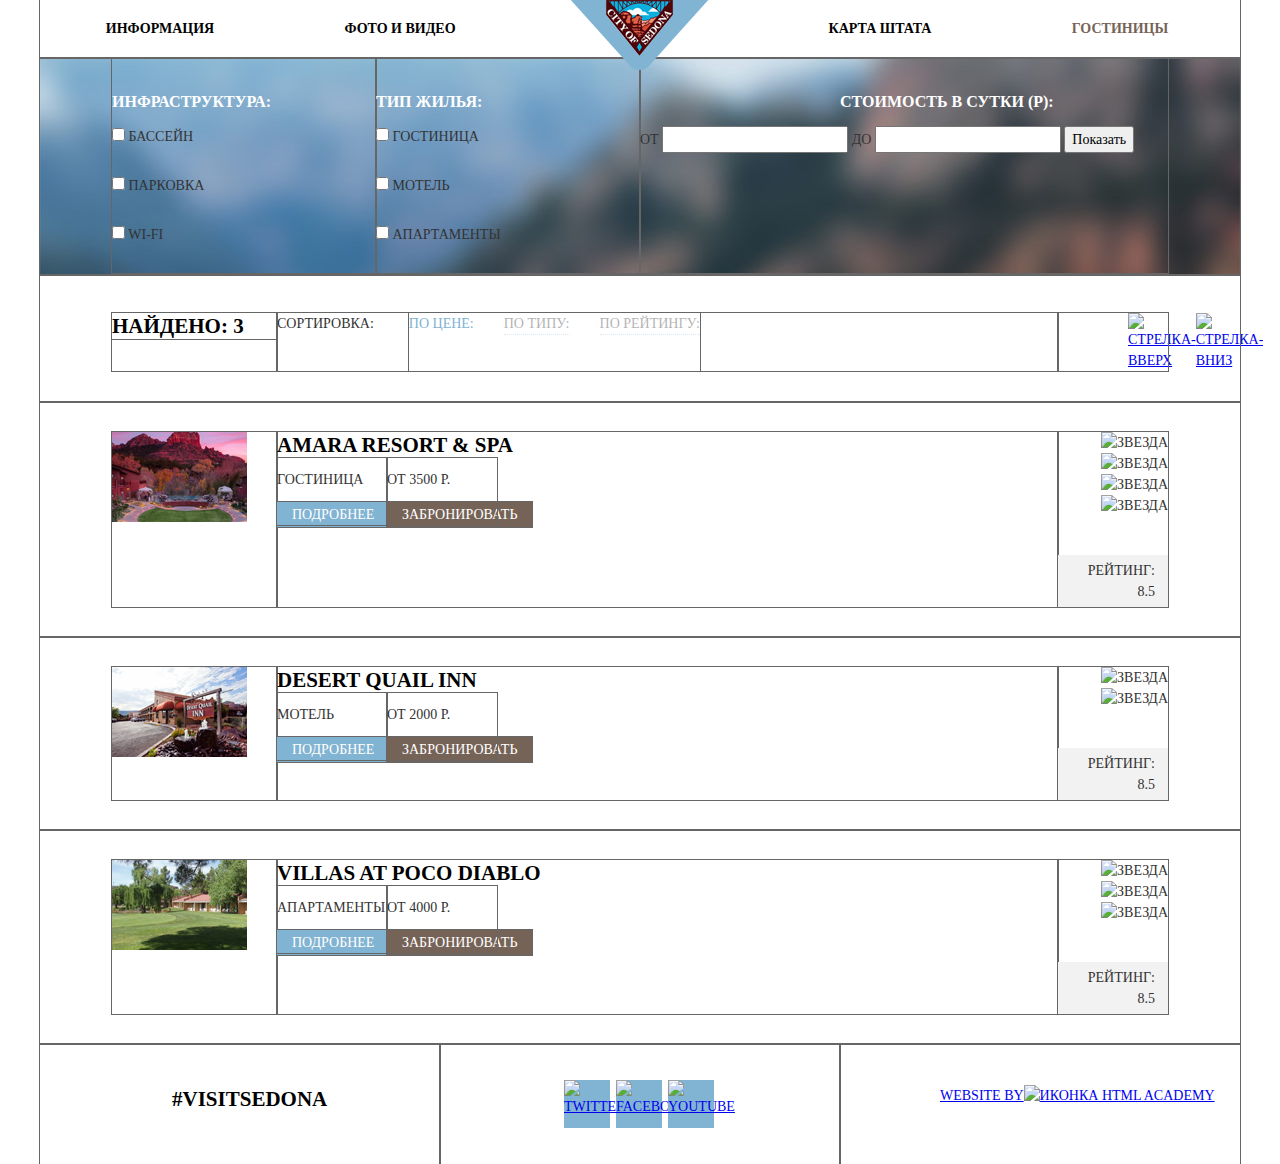
==== hotels.html @ f243ecad "Фоны и декорации 1" ====
<!DOCTYPE html>
<html lang="ru">
  <head>
    <meta charset="utf-8">
    <title>HTML Academy: Седона - Гостиницы</title>
    <link rel="stylesheet" href="css/normalize.css">
    <link rel="stylesheet" href="css/style.css">
  </head>
  <body>
    <div class="container">
      <header class="header">
        <nav class="main-menu">
          <ul>
            <li>
              <a href="#">Информация</a>
            </li>
            <li>
              <a href="#">Фото и видео</a>
            </li>
            <li>
              <a href="#">Карта штата</a>
            </li>
            <li>
              <a class="main-menu-active" href="hotels.html">Гостиницы</a>
            </li>
          </ul>
        </nav>
        <div class="logo">
          <a href="index.html"><img src="img/logo-city-of-sedona.png" width="#" height="#" alt="Логотип"></a>
        </div>
      </header>
        <section class="preferences">
          <form class="filter" action="#" method="post">
            <div class="filter-extras">
            <h2>Инфраструктура:</h2>
              <div class="check-box">
                <input type="checkbox" name="pool" id="pool-btn">
                <label for="pool-btn">
                  Бассейн
                </label>
              </div>
              <div class="check-box">
                <input type="checkbox" name="parking" id="parking-btn">
                <label for="parking-btn">
                  Парковка
                </label>
              </div>
              <div class="check-box">
                <input type="checkbox" name="wifi" id="wifi-btn">
                <label for="wifi-btn">
                  Wi-Fi
                </label>
              </div>
            </div>
            <div class="filter-property-type">
              <h2>Тип жилья:</h2>
              <div class="check-box">
                <input type="checkbox" name="hotel" id="hotel-btn">
                <label for="hotel-btn">
                  Гостиница
                </label>
              </div>
              <div class="check-box">
                <input type="checkbox" name="motel" id="motel-btn">
                <label for="motel-btn">
                  Мотель
                </label>
              </div>
              <div class="check-box">
                <input type="checkbox" name="apartments" id="apartments-btn">
                <label for="apartments-btn">
                  Апартаменты
                </label>
              </div>
            </div>
            <div class="filter-cost">
              <h2>Стоимость в сутки (Р):</h2>
              <label for="from-btn">
                От
              </label>
              <input type="text" name="from" id="from-btn">
              <label for="to-btn">
                До
              </label>
              <input type="text" name="to" id="to-btn">
              <button class="btn" type="submit">
                Показать
              </button>
            </div>
          </form>
        </section>
        <section class="sort">
          <div class="results-amount">
            <h3>Найдено: 3</h3>
          </div>
          <div class="sort-by">
            <span>Сортировка:</span>
            <ul>
              <li>
                <a class="sort-by-active" href="#">по цене:</a>
              </li>
              <li>
                <a href="#">по типу:</a>
              </li>
              <li>
                <a href="#">по рейтингу:</a>
              </li>
            </ul>
          </div>
          <div class="sort-order">
            <ul>
              <li>
                <a class="arrow arrow-up arrow-active" href="#"><img src="#" width="20px" height="20px" alt="стрелка-вверх"></a>
              </li>
              <li>
                <a class="arrow arrow-down" href="#"><img src="#" width="20px" height="20px" alt="стрелка-вниз"></a>
              </li>
            </ul>
          </div>
        </section>
        <article class="list-item">
          <div class="hotel-image">
            <img src="img/img-hotels-1.jpg" width="135px" height="90px" alt="Гостиница">
          </div>
          <div class="hotel-description">
            <h1><a class="hotel-title" href="#">Amara Resort &amp; Spa</a></h1>
            <div class="hotel-details">
              <div class="hotel-type">
                <span>Гостиница</span>
                <a href="#">Подробнее</a>
              </div>
              <div class="hotel-book">
                <span>От 3500 Р.</span>
                <a href="#">Забронировать</a>
              </div>
            </div>
          </div>
          <div class="hotel-rating">
            <div class="stars">
              <span><img src="#" width="20px" height="20px" alt="звезда"></span>
              <span><img src="#" width="20px" height="20px" alt="звезда"></span>
              <span><img src="#" width="20px" height="20px" alt="звезда"></span>
              <span><img src="#" width="20px" height="20px" alt="звезда"></span>
            </div>
            <div class="rating">
              <span>Рейтинг: 8.5</span>
            </div>
          </div>
        </article>
        <article class="list-item">
          <div class="hotel-image">
            <img src="img/img-hotels-2.jpg" width="135px" height="90px" alt="Мотель">
          </div>
          <div class="hotel-description">
            <h1><a class="hotel-title" href="#">Desert Quail Inn</a></h1>
            <div class="hotel-details">
              <div class="hotel-type">
                <span>Мотель</span>
                <a href="#">Подробнее</a>
              </div>
              <div class="hotel-book">
                <span>От 2000 Р.</span>
                <a href="#">Забронировать</a>
              </div>
            </div>
          </div>
          <div class="hotel-rating">
            <div class="stars">
              <span><img src="#" width="20px" height="20px" alt="звезда"></span>
              <span><img src="#" width="20px" height="20px" alt="звезда"></span>
            </div>
            <div class="rating">
              <span>Рейтинг: 8.5</span>
            </div>
          </div>
        </article>
        <article class="list-item">
          <div class="hotel-image">
            <img src="img/img-hotels-3.jpg" width="135px" height="90px" alt="Апартаменты">
          </div>
          <div class="hotel-description">
            <h1><a class="hotel-title" href="#">Villas at Poco Diablo</a></h1>
            <div class="hotel-details">
              <div class="hotel-type">
                <span>Апартаменты</span>
                <a href="#">Подробнее</a>
              </div>
              <div class="hotel-book">
                <span>От 4000 Р.</span>
                <a href="#">Забронировать</a>
              </div>
            </div>
          </div>
          <div class="hotel-rating">
            <div class="stars">
              <span><img src="#" width="20px" height="20px" alt="звезда"></span>
              <span><img src="#" width="20px" height="20px" alt="звезда"></span>
              <span><img src="#" width="20px" height="20px" alt="звезда"></span>
            </div>
            <div class="rating">
              <span>Рейтинг: 8.5</span>
            </div>
          </div>
        </article>
        <footer class="footer">
          <div class="hashtag">
            <a href="#">#VISITSEDONA</a>
          </div>
          <div class="share">
            <ul>
              <li>
                <a class="social social-tw" href="#"><img src="#" width="46px" height="48px" alt="twitter"></a>
              </li>
              <li>
                <a class="social social-fb" href="#"><img src="#" width="46px" height="48px" alt="facebook"></a>
              </li>
              <li>
                <a class="social social-yt" href="#"><img src="#" width="46px" height="48px" alt="youtube"></a>
              </li>
            </ul>
          </div>
          <div class="copyright">
            <a class="html-academy" href="#">WEBSITE BY<img src="#" alt="Иконка HTML Academy"></a>
          </div>
        </footer>
    </div>
  </body>
</html>
---- css/style.css ----
*{
  box-sizing: border-box;
}

@font-face {
font-family: 'MyWebFont';
src: url('myfont.woff2') format('woff2')
url('myfont.woff') format('woff');
}

body {
  font-size: 14px;
  color: #333;
  font-family: PT Sans;
  line-height: 21px;
  width: 100%;
}

h1 {
  font-size: 21px;
  color: #000;
  font-weight: bold;
  font-family: PT Sans;
  line-height: 26px;
}

h2 {
  font-size: 21px;
  color: #000;
  font-weight: bold;
  font-family: PT Sans;
  line-height: 21px;
}

h3 {
  font-size: 21px;
  line-height: 26px;
  color: #000000;
  outline: 1px solid #666;
}

.container {
  margin: 0 auto;
  width: 1200px;
  text-transform: uppercase;
  outline: 1px solid #666;
}

.header {
  width: 100%;
}

.main-menu ul {
  display: flex;
  width: 100%;
  padding: 0;
  margin: 0;
  outline: 1px solid #666;
}

.main-menu li {
  width: 240px;
  list-style: none;
  line-height: 26px;
  vertical-align: middle;
  text-align: center;
  padding-top: 16px;
  padding-bottom: 16px;
}

.main-menu li:nth-child(2) {
  margin-right: 240px;
}

.main-menu a {
  text-decoration: none;
  color: #000;
  font-weight: bold;
}

.main-menu a:hover {
  color: #81b3d2;
}

.main-menu a:active {
  color: #000;
  opacity: 0.3;
}

a.main-menu-active {
  color: #766357;
}

a.main-menu-active:hover {
  color: #604e43;
}

a.main-menu-active:active {
  color: #766357;
  opacity: 0.3;
}

.logo {
  position: absolute;
  top: 0;
  left: 50%;
  margin-left: -69px;
  z-index: 10;
}

.footer {
  width: 100%;
  display: flex;
}

.footer div {
  width: 400px;
  outline: 1px solid #666;
}

.hashtag {
  padding-top: 45px;
  padding-bottom: 45px;
  padding-left: 132px;
}

.hashtag a {
  font-size: 21px;
  font-weight: bold;
  color: #000;
  text-decoration: none;
}

.share ul {
  display: flex;
  margin: 0 auto;
  padding: 0;
  padding-top: 36px;
  padding-bottom: 36px;
  padding-left: 124px;
  list-style: none;
}

.share li {
  width: 46px;
  height: 48px;
  background: #81b3d2;
  margin-right: 6px;
}

.copyright {
  padding-top: 41px;
  padding-left: 100px;
}

/*Главная страница*/

.main-image {
  width: 100%;
  text-align: center;
  background: url(../img/background.jpg) no-repeat;
  height: 510px;
  position: relative;
  background-position: 65% 20%;
}

.welcome-sign {
  position: absolute;
  top: 76px;
  left: 371px;
}

.welcome-bottom {
  position: absolute;
  top: 452px;
}

.sedona-intro {
  width: 100%;
  text-align: center;
  padding: 355px;
  padding-top: 60px;
  padding-bottom: 57px;
}

.sedona-intro p {
  line-height: 26px;
  margin: 0;
  padding-top: 15px;
}

.features {
  width: 100%;
  display: flex;
  outline: 1px solid #666;
}

.features-item {
  width: 400px;
  text-align: center;
  outline: 1px solid #666;
}

.features-item p {
  padding-left: 50px;
  padding-right: 50px;
  margin-bottom: 46px;
  outline: 1px solid #666;
}

.features-item h2 {
  margin-top: 55px;
  padding-left: 125px;
  padding-right: 125px;
  outline: 1px solid #666;
}

.features-blue {
  background: #81b3d2;
  color: #fff;
}

.features-blue h2 {
  color: #fff;
}

.features-gray {
  background: #eee;
}

.features-image {
  width: 800px;
}

.real-town-image {
  background: url(../img/img-index-1.jpg) no-repeat;
}

.devil-bridge-image {
  background: url(../img/img-index-2.jpg) no-repeat;
}

.recommend {
  width: 100%;
  display: flex;
}

.recommend-item {
  width: 400px;
  text-align: center;
  padding-top: 160px;
  padding-bottom: 80px;
}

.search-hotel {
  width: 100%;
  text-align: center;
  padding-top: 55px;
}

.search-hotel h3 {
  font-size: 30px;
  line-height: 24px;
  color: #000;
}

.search-hotel p {
  padding-left: 400px;
  padding-right: 400px;
    outline: 1px solid #666;
}

.search-btn {
  width: 568px;
  margin: 0 auto;
  outline: 1px solid #666;
}

.search-btn a {
  display: block;
  padding-top: 33px;
  padding-bottom: 33px;
  text-decoration: none;
  color: #ffffff;
  background-color: #766357;
}

.booking {
  width: 100%;
  background: url(../img/map.png) no-repeat;
}

.booking-form {
  width: 568px;
  margin: 0 auto;
  background-color: #fff;
}

.booking-form input {
  background-color: #f2f2f2;
}

.booking-form input:hover {
  background-color: #ebebeb;
}

.booking-form input:active {
  background-color: #fff;
}

.booking-form:first-child {
 padding-top: 55px;
}

.booking-form:last-child {
 padding-bottom: 54px;
}

.field {
  padding-bottom: 30px;
  overflow: hidden;
  margin-left: 55px;
  margin-right: 55px;
}

.field input {
  float: right;
  width: 346px;
}

.people-quantity-fields {
  display: flex;
}

.field-kids input,
.field-adult input {
  width: 114px;;
}

.booking-btn {
  width: 458px;
  margin-left: 55px;
  margin-right: 55px;
  text-transform: uppercase;
  background-color: #81b3d2;
}

.booking-btn:hover {
  background-color: #669ec0;
}

.booking-btn:active {
  background-color: #5496bd;
}





/* Гостиницы */

.list-item {
  display: flex;
  padding: 30px 0;
  outline: 1px solid #666;
}

.list-item h1 {
  margin: 0;
}

.list-item a {
  text-decoration: none;
  color: #000;
}

.hotel-image {
  width: 165px;
  margin-left: 72px;
  outline: 1px solid #666;
}

a.hotel-title:hover {
  color: #81b3d2;
}

a.hotel-title:active {
  color: #000;
  opacity: 0.3;
}

.hotel-description {
  width: 781px;
  outline: 1px solid #666;
}

.hotel-details {
  display: flex;
}

.hotel-details span {
  display: block;
  padding-bottom: 14px;
  padding-top: 11px;
}

.hotel-details a {
  padding: 5px 15px;
  color: #fff;
  outline: 1px solid #666;
}

.hotel-type a {
  background-color: #81b3d2;
}

.hotel-type a:hover {
  background-color: #669ec0;
}

.hotel-type a:active {
  background-color: #5496bd;
  color: rgba(255, 255, 255, 0.3);
}

.hotel-book a {
  background-color: #766357;
}

.hotel-book a:hover {
  background-color: #604e43;
}

.hotel-book a:active {
  background-color: #503e33;
  color: rgba(255, 255, 255, 0.3);
}

.hotel-type,
.hotel-book  {
  width: 110px;
  outline: 1px solid #666;
}

.hotel-rating {
  width: 110px;
  outline: 1px solid #666;
}

.stars {
  text-align: right;
}

.rating {
  margin-top: 39px;
  text-align: right;
  padding: 5px 0;
  padding-right: 13px;
  padding-left: 10px;
  background-color: #f2f2f2;
}

.preferences {
  width: 100%;
  background: url(../img/filter-background.jpg) no-repeat;
  height: 217px;
  outline: 1px solid #666;
}

.preferences h2 {
  font-size: 16px;
  line-height: 21px;
  padding-top: 20px;
  color: #fff;
}

.filter {
  display: flex;
}

.filter-extras {
 width: 264px;
 margin-left: 72px;
 outline: 1px solid #666;
}

.filter-property-type {
 width: 264px;
 outline: 1px solid #666;
}

.filter-cost {
 width: 528px;
 outline: 1px solid #666;
}

.filter-cost h2 {
  padding-left: 200px;
}

.check-box {
  padding-bottom: 28px;
}

.sort {
 display: flex;
 padding-top: 38px;
 padding-bottom: 31px;
 outline: 1px solid #666;
}

.sort h3 {
  margin: 0;
  padding: 0;
}

.results-amount {
 width: 165px;
 margin-left: 72px;
 outline: 1px solid #666;
}

.sort-by {
 display: flex;
 width: 781px;
 outline: 1px solid #666;
}

.sort-by span {
  display: block;
  padding-right: 35px;
}

.sort-by ul {
 display: flex;
 margin: 0;
 padding: 0;
 list-style: none;
 outline: 1px solid #666;
}

.sort-by li {
  padding-right: 30px;
}

.sort-by li:last-child {
  padding: 0;
}

.sort-by a {
  display: block;
  text-decoration: none;
  color: #000;
  opacity: 0.3;
  border-bottom: 1px dotted rgba(129, 179, 210, 1);
}

a.sort-by-active {
  color: #81b3d2;
  opacity: 1;
  border: none;
}

.sort-by a:hover {
  color: #81b3d2;
  opacity: 1;
  border-bottom: 1px #81b3d2 dotted;
}

.sort-by a:active {
  color: #000;
  border: none;
  opacity: 1;
}

.sort-order {
 width: 110px;
 display: flex;
 outline: 1px solid #666;
}

.sort-order ul {
 display: flex;
 list-style: none;
 margin: 0;
 padding: 0;
 padding-left: 70px;
}
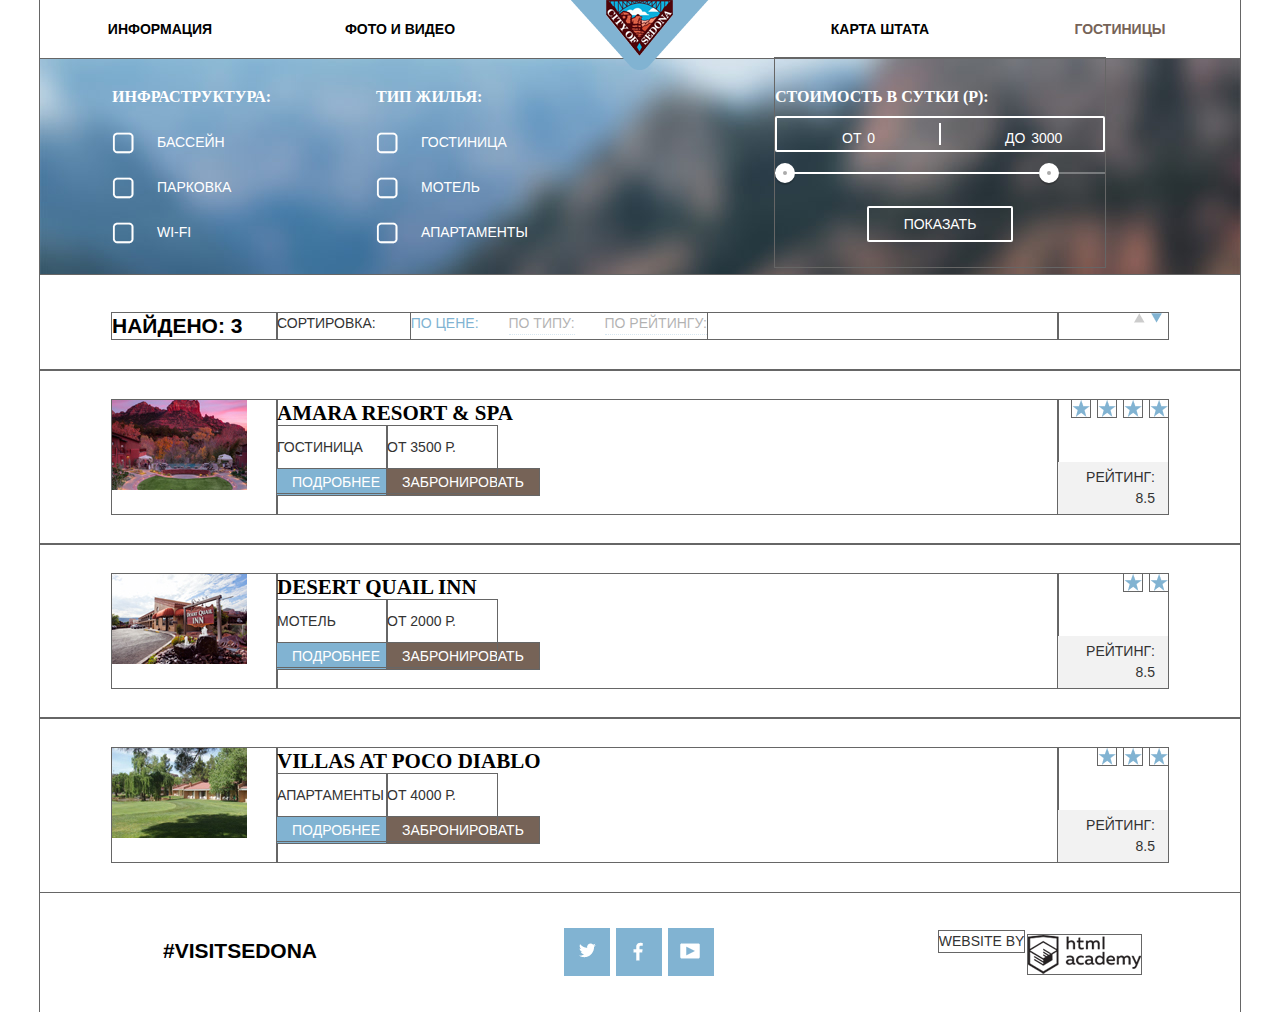
==== commit 8971c9eb: "Декоративные элементы" ====
--- a/hotels.html
+++ b/hotels.html
@@ -33,19 +33,19 @@
           <form class="filter" action="#" method="post">
             <div class="filter-extras">
             <h2>Инфраструктура:</h2>
-              <div class="check-box">
+              <div class="check-box checkbox-unchecked">
                 <input type="checkbox" name="pool" id="pool-btn">
                 <label for="pool-btn">
                   Бассейн
                 </label>
               </div>
-              <div class="check-box">
+              <div class="check-box checkbox-unchecked">
                 <input type="checkbox" name="parking" id="parking-btn">
                 <label for="parking-btn">
                   Парковка
                 </label>
               </div>
-              <div class="check-box">
+              <div class="check-box checkbox-unchecked">
                 <input type="checkbox" name="wifi" id="wifi-btn">
                 <label for="wifi-btn">
                   Wi-Fi
@@ -54,36 +54,45 @@
             </div>
             <div class="filter-property-type">
               <h2>Тип жилья:</h2>
-              <div class="check-box">
+              <div class="check-box checkbox-unchecked">
                 <input type="checkbox" name="hotel" id="hotel-btn">
                 <label for="hotel-btn">
                   Гостиница
                 </label>
               </div>
-              <div class="check-box">
+              <div class="check-box checkbox-unchecked">
                 <input type="checkbox" name="motel" id="motel-btn">
                 <label for="motel-btn">
                   Мотель
                 </label>
               </div>
-              <div class="check-box">
+              <div class="check-box checkbox-unchecked">
                 <input type="checkbox" name="apartments" id="apartments-btn">
                 <label for="apartments-btn">
                   Апартаменты
                 </label>
               </div>
             </div>
-            <div class="filter-cost">
-              <h2>Стоимость в сутки (Р):</h2>
-              <label for="from-btn">
-                От
-              </label>
-              <input type="text" name="from" id="from-btn">
-              <label for="to-btn">
-                До
-              </label>
-              <input type="text" name="to" id="to-btn">
-              <button class="btn" type="submit">
+            <div class="filter-range">
+              <h2>Стоимость в сутки (р):</h2>
+              <div class="price-controls">
+                <label class="min-price">
+                  от
+                  <input type="text" name="min-price" value="0">
+                </label>
+                <label class="max-price">
+                  до
+                  <input type="text" name="max-price" value="3000">
+                </label>
+              </div>
+              <div class="range-controls">
+                <div class="scale">
+                  <div class="bar"></div>
+                </div>
+                <div class="range-toggle range-toggle-min"></div>
+                <div class="range-toggle range-toggle-max"></div>
+              </div>
+              <button class="btn-transparent" type="submit">
                 Показать
               </button>
             </div>
@@ -108,14 +117,8 @@
             </ul>
           </div>
           <div class="sort-order">
-            <ul>
-              <li>
-                <a class="arrow arrow-up arrow-active" href="#"><img src="#" width="20px" height="20px" alt="стрелка-вверх"></a>
-              </li>
-              <li>
-                <a class="arrow arrow-down" href="#"><img src="#" width="20px" height="20px" alt="стрелка-вниз"></a>
-              </li>
-            </ul>
+            <a class="arrow arrow-up" href="#"></a>
+            <a class="arrow arrow-down arrow-active" href="#"></a>
           </div>
         </section>
         <article class="list-item">
@@ -131,16 +134,16 @@
               </div>
               <div class="hotel-book">
                 <span>От 3500 Р.</span>
-                <a href="#">Забронировать</a>
+                <a href="#§">Забронировать</a>
               </div>
             </div>
           </div>
           <div class="hotel-rating">
             <div class="stars">
-              <span><img src="#" width="20px" height="20px" alt="звезда"></span>
-              <span><img src="#" width="20px" height="20px" alt="звезда"></span>
-              <span><img src="#" width="20px" height="20px" alt="звезда"></span>
-              <span><img src="#" width="20px" height="20px" alt="звезда"></span>
+              <span class="rating-star"></span>
+              <span class="rating-star"></span>
+              <span class="rating-star"></span>
+              <span class="rating-star"></span>
             </div>
             <div class="rating">
               <span>Рейтинг: 8.5</span>
@@ -166,8 +169,8 @@
           </div>
           <div class="hotel-rating">
             <div class="stars">
-              <span><img src="#" width="20px" height="20px" alt="звезда"></span>
-              <span><img src="#" width="20px" height="20px" alt="звезда"></span>
+              <span class="rating-star"></span>
+              <span class="rating-star"></span>
             </div>
             <div class="rating">
               <span>Рейтинг: 8.5</span>
@@ -193,9 +196,9 @@
           </div>
           <div class="hotel-rating">
             <div class="stars">
-              <span><img src="#" width="20px" height="20px" alt="звезда"></span>
-              <span><img src="#" width="20px" height="20px" alt="звезда"></span>
-              <span><img src="#" width="20px" height="20px" alt="звезда"></span>
+              <span class="rating-star"></span>
+              <span class="rating-star"></span>
+              <span class="rating-star"></span>
             </div>
             <div class="rating">
               <span>Рейтинг: 8.5</span>
@@ -204,23 +207,16 @@
         </article>
         <footer class="footer">
           <div class="hashtag">
-            <a href="#">#VISITSEDONA</a>
+            <span><a href="#">#VISITSEDONA</a></span>
           </div>
           <div class="share">
-            <ul>
-              <li>
-                <a class="social social-tw" href="#"><img src="#" width="46px" height="48px" alt="twitter"></a>
-              </li>
-              <li>
-                <a class="social social-fb" href="#"><img src="#" width="46px" height="48px" alt="facebook"></a>
-              </li>
-              <li>
-                <a class="social social-yt" href="#"><img src="#" width="46px" height="48px" alt="youtube"></a>
-              </li>
-            </ul>
+            <a class="social social-tw" href="#"></a>
+            <a class="social social-fb" href="#"></a>
+            <a class="social social-yt" href="#"></a>
           </div>
           <div class="copyright">
-            <a class="html-academy" href="#">WEBSITE BY<img src="#" alt="Иконка HTML Academy"></a>
+            <span>WEBSITE BY</span>
+            <a class="html-academy-icon" href="#">HTML academy</a>
           </div>
         </footer>
     </div>
--- a/css/style.css
+++ b/css/style.css
@@ -11,7 +11,7 @@
 body {
   font-size: 14px;
   color: #333;
-  font-family: PT Sans;
+  font-family: "PT Sans", Arial, sans-serif;;
   line-height: 21px;
   width: 100%;
 }
@@ -37,6 +37,11 @@
   line-height: 26px;
   color: #000000;
   outline: 1px solid #666;
+}
+
+img {
+max-width: 100%;
+height: auto;
 }
 
 .container {
@@ -72,6 +77,14 @@
   margin-right: 240px;
 }
 
+.main-menu li:nth-child(6) {
+  margin-right: 240px;
+}
+
+.main-menu li:nth-child(10) {
+  margin-right: 240px;
+}
+
 .main-menu a {
   text-decoration: none;
   color: #000;
@@ -115,13 +128,8 @@
 
 .footer div {
   width: 400px;
-  outline: 1px solid #666;
-}
-
-.hashtag {
-  padding-top: 45px;
-  padding-bottom: 45px;
-  padding-left: 132px;
+  margin: auto;
+  text-align: center;
 }
 
 .hashtag a {
@@ -131,7 +139,7 @@
   text-decoration: none;
 }
 
-.share ul {
+.share {
   display: flex;
   margin: 0 auto;
   padding: 0;
@@ -141,17 +149,82 @@
   list-style: none;
 }
 
-.share li {
+.social {
   width: 46px;
   height: 48px;
   background: #81b3d2;
   margin-right: 6px;
-}
-
-.copyright {
-  padding-top: 41px;
-  padding-left: 100px;
-}
+	background: url(../img/sprites.png) no-repeat;
+}
+
+.social-tw {
+  background-color: #81b3d2;
+  background-position: -190px -289px;
+}
+
+.social-tw:hover {
+  background-color: #669ec0;
+}
+
+.social-tw:active {
+  background-color: #5496bd;
+  background-position: -139px -290px;
+}
+
+.social-fb {
+  background-color: #81b3d2;
+  background-position: -89px -288px;
+}
+
+.social-fb:hover {
+  background-color: #669ec0;
+}
+
+.social-fb:active {
+  background-color: #5496bd;
+  background-position: -37px -287px;
+}
+
+.social-yt {
+  background-color: #81b3d2;
+  background-position: -289px -291px;
+}
+
+.social-yt:hover {
+  background-color: #669ec0;
+}
+
+.social-yt:active {
+  background-color: #5496bd;
+  background-position: -242px -289px;
+}
+
+.copyright span {
+  display: inline-block;
+  vertical-align: middle;
+  outline: 1px solid #666;
+}
+
+.copyright a {
+  width: 113px;
+  height: 39px;
+  display: inline-block;
+  font-size: 0;
+  color:#fff;
+  text-decoration:none;
+  background: url(../img/sprites.png) no-repeat;
+	background-position: -261px -214px;
+  outline: 1px solid #666;
+}
+
+.copyright a:hover {
+  background-position: -259px -113px;
+}
+
+.copyright a:active {
+  background-position: -258px -19px ;
+}
+
 
 /*Главная страница*/
 
@@ -248,8 +321,52 @@
 .recommend-item {
   width: 400px;
   text-align: center;
-  padding-top: 160px;
+  padding-top: 56px;
   padding-bottom: 80px;
+  outline: 1px solid #666;
+}
+
+.recommend-item p:first-child{
+  padding-left: 73px;
+  padding-right: 75px;
+}
+
+.recommend-item p:nth-child(2){
+  padding-left: 64px;
+  padding-right: 64px;
+}
+
+.recommend-item p:last-child{
+  padding-left: 73px;
+  padding-right: 75px;
+}
+
+.recommend-icons {
+  background: url(../img/sprites.png) no-repeat;
+}
+
+.house-icon {
+	background-position: -147px -103px ;
+  margin-left: 162px;
+  width: 75px;
+  height: 72px;
+  outline: 1px solid #666;
+}
+
+.burger-icon {
+	background-position: -152px 0;
+  margin-left: 163px;
+  width: 74px;
+  height: 70px;
+  outline: 1px solid #666;
+}
+
+.souvenirs-icon {
+	background-position: -156px -198px ;
+  margin-left: 168px;
+	width: 64px;
+	height: 76px;
+  outline: 1px solid #666;
 }
 
 .search-hotel {
@@ -277,6 +394,9 @@
 }
 
 .search-btn a {
+  font-size: 21px;
+  font-weight: bold;
+  line-height: 26px;
   display: block;
   padding-top: 33px;
   padding-bottom: 33px;
@@ -286,6 +406,7 @@
 }
 
 .booking {
+  font-weight: bold;
   width: 100%;
   background: url(../img/map.png) no-repeat;
 }
@@ -296,8 +417,50 @@
   background-color: #fff;
 }
 
+.form-icon {
+  background: url(../img/sprites.png) no-repeat;
+  width: 38px;
+  height: 38px;
+  border: none;
+}
+
+.form-minus-icon {
+	background-position: -90px -143px;
+	width: 12px;
+	height: 3px;
+}
+
+.form-minus-icon:hover {
+  background-position: -41px -143px;
+}
+
+.form-minus-icon:active {
+  background-position: 7px -142px;
+}
+
+.form-plus-icon {
+  background-position: -92px -91px;
+	width: 11px;
+	height: 11px;
+}
+
+.form-plus-icon:hover {
+	background-position: -40px -93px;
+}
+
+.form-plus-icon:active {
+	background-position: 8px -92px;
+}
+
 .booking-form input {
   background-color: #f2f2f2;
+  border: 0;
+  padding-left: 12px;
+  padding-right: 38px;
+  height: inherit;
+  float: right;
+  width: 346px;
+  outline: none;
 }
 
 .booking-form input:hover {
@@ -317,45 +480,80 @@
 }
 
 .field {
-  padding-bottom: 30px;
+  margin-bottom: 31px;
+  height: 38px;
   overflow: hidden;
   margin-left: 55px;
   margin-right: 55px;
-}
-
-.field input {
-  float: right;
-  width: 346px;
+  position: relative;
+  outline: 1px solid #666;
+}
+
+.field label {
+  line-height: 38px;
+}
+
+.calendar-icon {
+  background: url(../img/sprites.png) no-repeat;
+	background-position: -102px -199px;
+  width: 21px;
+  height: 22px;
+  position: absolute;
+  right: 9px;
+  top: 8px;
+}
+
+.calendar-icon:hover {
+	background-position: -52px -200px;
+}
+
+.calendar-icon:active {
+  background-position: -3px -199px;
 }
 
 .people-quantity-fields {
   display: flex;
 }
 
+.field-kids,
+.field-adult {
+  margin-right: 0;
+}
+
 .field-kids input,
 .field-adult input {
-  width: 114px;;
-}
-
-.booking-btn {
-  width: 458px;
-  margin-left: 55px;
-  margin-right: 55px;
+  width: 38px;
+  padding-right: 0;
+}
+
+.field-adult label {
+  margin-right: 41px;
+}
+
+.field-kids label {
+  margin-right: 26px;
+}
+
+.booking-btn button {
+  font-size: 21px;
+  line-height: 26px;
+  color: white;
+  margin: 0 55px;
+  padding: 10px 196px;
   text-transform: uppercase;
   background-color: #81b3d2;
-}
-
-.booking-btn:hover {
+  border: 0;
+  outline: 1px solid #666;
+}
+
+.booking-btn button:hover {
   background-color: #669ec0;
 }
 
-.booking-btn:active {
+.booking-btn button:active {
   background-color: #5496bd;
-}
-
-
-
-
+  color: #94b9d2;
+}
 
 /* Гостиницы */
 
@@ -372,6 +570,49 @@
 .list-item a {
   text-decoration: none;
   color: #000;
+}
+
+.arrow {
+  background: url(../img/sprites.png) no-repeat;
+  margin-left: 76px;
+}
+
+.arrow:last-child {
+  margin-left: 6px;
+}
+
+.arrow-up {
+	background-position: -107px -55px ;
+	width: 11px;
+	height: 10px;
+}
+
+.arrow-down {
+	background-position: -106px -10px ;
+	width: 11px;
+	height: 10px;
+}
+
+.arrow-up:hover {
+	background-position: -55px -55px ;
+}
+
+.arrow-down:hover {
+	background-position: -56px -10px ;
+}
+
+.arrow-up:active {
+	background-position: -7px -56px ;
+  width: 11px;
+  height: 10px;
+}
+
+.arrow-down:active {
+	background-position: -6px -9px ;
+}
+
+.arrow-active {
+	background-position: -6px -9px ;
 }
 
 .hotel-image {
@@ -460,17 +701,36 @@
   background-color: #f2f2f2;
 }
 
+.rating-star {
+  background: url(../img/sprites.png) no-repeat;
+	background-position: -352px -302px;
+  width: 18px;
+  height: 17px;
+  display: inline-block;
+  margin-right: 4px;
+  outline: 1px solid #666;
+}
+
+.rating-star:first-child {
+  margin-left: 10px;
+}
+
+.rating-star:last-child {
+  margin-right: 0;
+}
+
 .preferences {
   width: 100%;
   background: url(../img/filter-background.jpg) no-repeat;
   height: 217px;
-  outline: 1px solid #666;
 }
 
 .preferences h2 {
+  margin: 0;
   font-size: 16px;
   line-height: 21px;
-  padding-top: 20px;
+  padding-bottom: 25px;
+  padding-top: 28px;
   color: #fff;
 }
 
@@ -481,25 +741,169 @@
 .filter-extras {
  width: 264px;
  margin-left: 72px;
- outline: 1px solid #666;
+
+}
+
+input[type = "checkbox"] {
+  display: none;
+}
+
+input[type = "checkbox"] + label {
+  display: block;
+  padding-left: 45px;
+  cursor: pointer;
+  color: #fff;
+  white-space: nowrap;
+}
+
+input[type = "checkbox"]:checked + label {
+  background: url(../img/sprites.png) no-repeat;
+	background-position: 0 -249px ;
+  width: 26px;
+  height: 22px;
+}
+
+input[type = "checkbox"]:disabled + label {
+  background: url(../img/sprites.png) no-repeat;
+  background-position: -150px -10px;
+  width: 22px;
+  height: 22px;
+}
+
+.check-box {
+  background: url(../img/sprites.png) no-repeat;
+  margin-bottom: 23px;
+}
+
+.checkbox-checked {
+	background-position: 0 -249px;
+  width: 26px;
+  height: 22px;
+}
+
+.checkbox-unchecked {
+	background-position: -51px -252px;
+	width: 22px;
+	height: 22px;
 }
 
 .filter-property-type {
  width: 264px;
- outline: 1px solid #666;
-}
-
-.filter-cost {
- width: 528px;
- outline: 1px solid #666;
-}
-
-.filter-cost h2 {
-  padding-left: 200px;
-}
-
-.check-box {
-  padding-bottom: 28px;
+}
+
+.filter-range {
+  margin: 0 auto;
+  width: 330px;
+  color: #fff;
+  text-transform: uppercase;
+  outline: 1px solid #666;
+}
+
+.filter-range h2 {
+  padding-bottom: 9px;
+}
+
+.price-controls {
+  display: flex;
+  height: 36px;
+  margin-bottom: 20px;
+  border: 2px solid #fff;
+  border-radius: 2px;
+  position: relative;
+}
+
+.price-controls::after {
+  content: "";
+  position: absolute;
+  width: 2px;
+  height: 22px;
+  top: 50%;
+  left: 50%;
+  transform: translate(-50%, -50%);
+  background: #fff;
+}
+
+.price-controls label {
+  font-size: 14px;
+  line-height: 38px;
+  cursor: pointer;
+  vertical-align: middle;
+}
+
+.price-controls .min-price,
+.price-controls .max-price {
+  width: 164px;
+  padding-left: 65px;
+}
+
+.price-controls input {
+  width: 50px;
+  margin: 0;
+  color: inherit;
+  font: inherit;
+  background: none;
+  border: none;
+  outline: none;
+}
+
+.range-controls {
+  position: relative;
+  margin-bottom: 32px;
+}
+
+.range-controls .scale {
+  height: 2px;
+  background: rgba(255, 255, 255, 0.3);
+}
+
+.range-controls .bar {
+  width: 80%;
+  height: 2px;
+  background: #fff;
+}
+
+.range-toggle {
+  position: absolute;
+  top: -9px;
+  width: 20px;
+  height: 20px;
+  background: #ababab;
+  border: 8px solid #fff;
+  border-radius: 50%;
+  box-shadow: 0 2px 1px 0 rgba(0, 1, 1, 0.2);
+  cursor: pointer;
+}
+
+.range-toggle:hover {
+  background: #1c4f80;
+}
+
+.range-toggle-min {
+  left: 0;
+}
+
+.range-toggle-max {
+  left: 80%;
+}
+
+.btn-transparent {
+  display: block;
+  margin: 0 auto;
+  padding: 6px 35px;
+  font-size: 14px;
+  line-height: 20px;
+  color: #fff;
+  text-transform: uppercase;
+  background: transparent;
+  border: 2px solid #fff;
+  border-radius: 2px;
+  outline: none;
+  cursor: pointer;
+}
+
+.btn-transparent:hover {
+  color: #000;
+  background: #fff;
 }
 
 .sort {
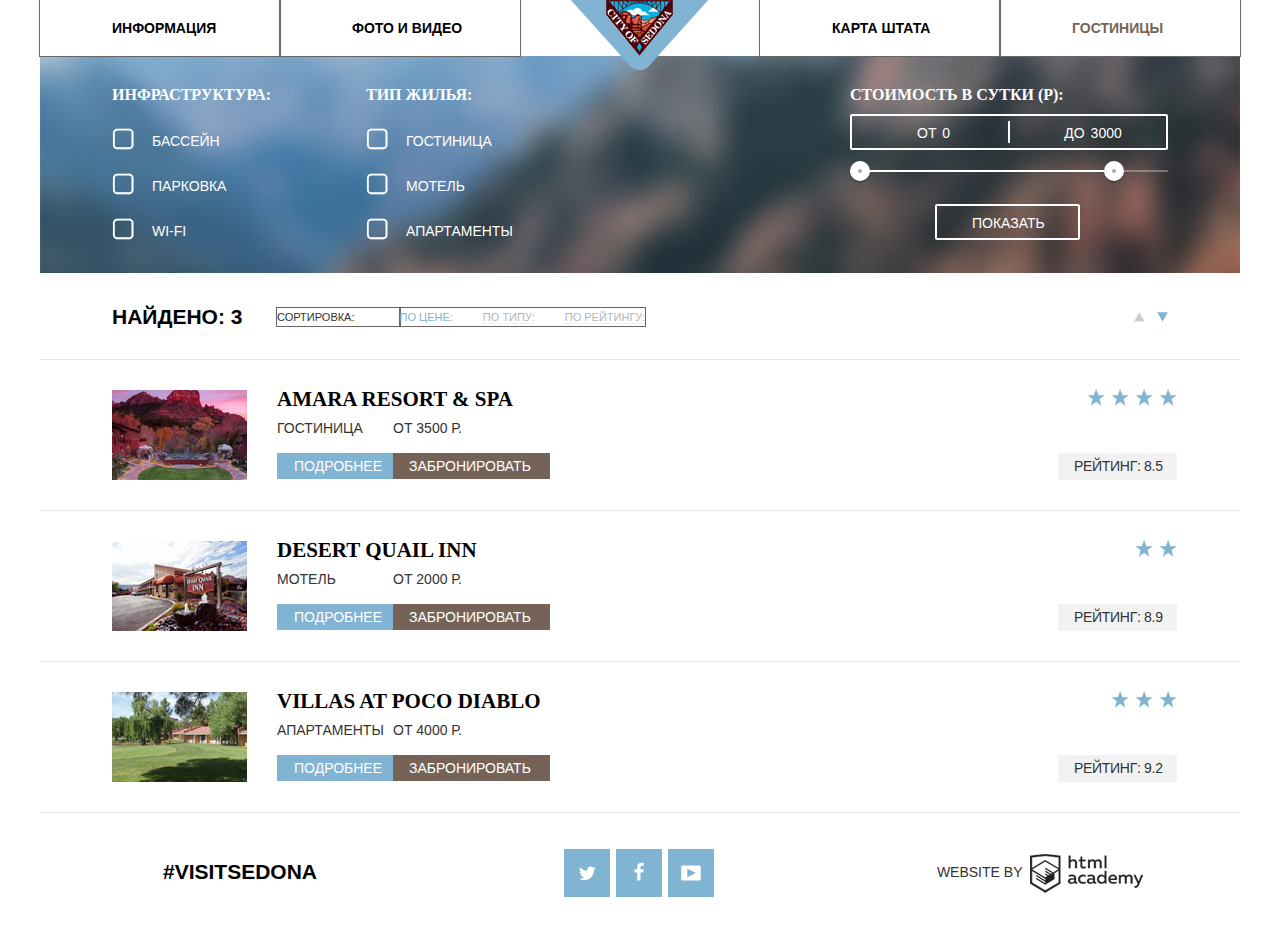
==== commit 3a8dd62b: "JavaScript и Pixel Perfect" ====
--- a/hotels.html
+++ b/hotels.html
@@ -1,224 +1,228 @@
 <!DOCTYPE html>
 <html lang="ru">
-  <head>
-    <meta charset="utf-8">
-    <title>HTML Academy: Седона - Гостиницы</title>
-    <link rel="stylesheet" href="css/normalize.css">
-    <link rel="stylesheet" href="css/style.css">
-  </head>
-  <body>
-    <div class="container">
-      <header class="header">
-        <nav class="main-menu">
-          <ul>
-            <li>
-              <a href="#">Информация</a>
-            </li>
-            <li>
-              <a href="#">Фото и видео</a>
-            </li>
-            <li>
-              <a href="#">Карта штата</a>
-            </li>
-            <li>
-              <a class="main-menu-active" href="hotels.html">Гостиницы</a>
-            </li>
-          </ul>
-        </nav>
-        <div class="logo">
-          <a href="index.html"><img src="img/logo-city-of-sedona.png" width="#" height="#" alt="Логотип"></a>
-        </div>
-      </header>
-        <section class="preferences">
-          <form class="filter" action="#" method="post">
-            <div class="filter-extras">
-            <h2>Инфраструктура:</h2>
-              <div class="check-box checkbox-unchecked">
-                <input type="checkbox" name="pool" id="pool-btn">
-                <label for="pool-btn">
-                  Бассейн
-                </label>
-              </div>
-              <div class="check-box checkbox-unchecked">
-                <input type="checkbox" name="parking" id="parking-btn">
-                <label for="parking-btn">
-                  Парковка
-                </label>
-              </div>
-              <div class="check-box checkbox-unchecked">
-                <input type="checkbox" name="wifi" id="wifi-btn">
-                <label for="wifi-btn">
-                  Wi-Fi
-                </label>
-              </div>
+<head>
+  <meta charset="utf-8">
+  <title>HTML Academy: Седона - Гостиницы</title>
+  <link rel="stylesheet" href="css/normalize.css">
+  <link rel="stylesheet" href="css/style.css">
+</head>
+
+<body>
+  <div class="container">
+    <header class="header">
+      <nav class="main-menu">
+        <ul>
+          <li>
+            <a href="#">Информация</a>
+          </li>
+          <li>
+            <a href="#">Фото и видео</a>
+          </li>
+          <li>
+            <a href="#">Карта штата</a>
+          </li>
+          <li>
+            <a class="main-menu-active" href="hotels.html">Гостиницы</a>
+          </li>
+        </ul>
+      </nav>
+      <div class="logo">
+        <a href="index.html"><img src="img/logo-city-of-sedona.png" width="#" height="#" alt="Логотип">
+        </a>
+      </div>
+    </header>
+    <section class="preferences">
+      <form class="filter" action="#" method="post">
+        <div class="filter-extras">
+          <h2>Инфраструктура:</h2>
+          <div class="check-box checkbox-unchecked">
+            <input type="checkbox" name="pool" id="pool-btn">
+            <label for="pool-btn">
+              Бассейн
+            </label>
+          </div>
+          <div class="check-box checkbox-unchecked">
+            <input type="checkbox" name="parking" id="parking-btn">
+            <label for="parking-btn">
+              Парковка
+            </label>
+          </div>
+          <div class="check-box checkbox-unchecked">
+            <input type="checkbox" name="wifi" id="wifi-btn">
+            <label for="wifi-btn">
+              Wi-Fi
+            </label>
+          </div>
+        </div>
+        <div class="filter-property-type">
+          <h2>Тип жилья:</h2>
+          <div class="check-box checkbox-unchecked">
+            <input type="checkbox" name="hotel" id="hotel-btn">
+            <label for="hotel-btn">
+              Гостиница
+            </label>
+          </div>
+          <div class="check-box checkbox-unchecked">
+            <input type="checkbox" name="motel" id="motel-btn">
+            <label for="motel-btn">
+              Мотель
+            </label>
+          </div>
+          <div class="check-box checkbox-unchecked">
+            <input type="checkbox" name="apartments" id="apartments-btn">
+            <label for="apartments-btn">
+              Апартаменты
+            </label>
+          </div>
+        </div>
+        <div class="filter-range">
+          <h2>Стоимость в сутки (р):</h2>
+          <div class="price-controls">
+            <label class="min-price">
+              от
+              <input type="text" name="min-price" value="0">
+            </label>
+            <label class="max-price">
+              до
+              <input type="text" name="max-price" value="3000">
+            </label>
+          </div>
+          <div class="range-controls">
+            <div class="scale">
+              <div class="bar"></div>
             </div>
-            <div class="filter-property-type">
-              <h2>Тип жилья:</h2>
-              <div class="check-box checkbox-unchecked">
-                <input type="checkbox" name="hotel" id="hotel-btn">
-                <label for="hotel-btn">
-                  Гостиница
-                </label>
-              </div>
-              <div class="check-box checkbox-unchecked">
-                <input type="checkbox" name="motel" id="motel-btn">
-                <label for="motel-btn">
-                  Мотель
-                </label>
-              </div>
-              <div class="check-box checkbox-unchecked">
-                <input type="checkbox" name="apartments" id="apartments-btn">
-                <label for="apartments-btn">
-                  Апартаменты
-                </label>
-              </div>
-            </div>
-            <div class="filter-range">
-              <h2>Стоимость в сутки (р):</h2>
-              <div class="price-controls">
-                <label class="min-price">
-                  от
-                  <input type="text" name="min-price" value="0">
-                </label>
-                <label class="max-price">
-                  до
-                  <input type="text" name="max-price" value="3000">
-                </label>
-              </div>
-              <div class="range-controls">
-                <div class="scale">
-                  <div class="bar"></div>
-                </div>
-                <div class="range-toggle range-toggle-min"></div>
-                <div class="range-toggle range-toggle-max"></div>
-              </div>
-              <button class="btn-transparent" type="submit">
-                Показать
-              </button>
-            </div>
-          </form>
-        </section>
-        <section class="sort">
-          <div class="results-amount">
-            <h3>Найдено: 3</h3>
-          </div>
-          <div class="sort-by">
-            <span>Сортировка:</span>
-            <ul>
-              <li>
-                <a class="sort-by-active" href="#">по цене:</a>
-              </li>
-              <li>
-                <a href="#">по типу:</a>
-              </li>
-              <li>
-                <a href="#">по рейтингу:</a>
-              </li>
-            </ul>
-          </div>
-          <div class="sort-order">
-            <a class="arrow arrow-up" href="#"></a>
-            <a class="arrow arrow-down arrow-active" href="#"></a>
-          </div>
-        </section>
-        <article class="list-item">
-          <div class="hotel-image">
-            <img src="img/img-hotels-1.jpg" width="135px" height="90px" alt="Гостиница">
-          </div>
-          <div class="hotel-description">
-            <h1><a class="hotel-title" href="#">Amara Resort &amp; Spa</a></h1>
-            <div class="hotel-details">
-              <div class="hotel-type">
-                <span>Гостиница</span>
-                <a href="#">Подробнее</a>
-              </div>
-              <div class="hotel-book">
-                <span>От 3500 Р.</span>
-                <a href="#§">Забронировать</a>
-              </div>
-            </div>
-          </div>
-          <div class="hotel-rating">
-            <div class="stars">
-              <span class="rating-star"></span>
-              <span class="rating-star"></span>
-              <span class="rating-star"></span>
-              <span class="rating-star"></span>
-            </div>
-            <div class="rating">
-              <span>Рейтинг: 8.5</span>
-            </div>
-          </div>
-        </article>
-        <article class="list-item">
-          <div class="hotel-image">
-            <img src="img/img-hotels-2.jpg" width="135px" height="90px" alt="Мотель">
-          </div>
-          <div class="hotel-description">
-            <h1><a class="hotel-title" href="#">Desert Quail Inn</a></h1>
-            <div class="hotel-details">
-              <div class="hotel-type">
-                <span>Мотель</span>
-                <a href="#">Подробнее</a>
-              </div>
-              <div class="hotel-book">
-                <span>От 2000 Р.</span>
-                <a href="#">Забронировать</a>
-              </div>
-            </div>
-          </div>
-          <div class="hotel-rating">
-            <div class="stars">
-              <span class="rating-star"></span>
-              <span class="rating-star"></span>
-            </div>
-            <div class="rating">
-              <span>Рейтинг: 8.5</span>
-            </div>
-          </div>
-        </article>
-        <article class="list-item">
-          <div class="hotel-image">
-            <img src="img/img-hotels-3.jpg" width="135px" height="90px" alt="Апартаменты">
-          </div>
-          <div class="hotel-description">
-            <h1><a class="hotel-title" href="#">Villas at Poco Diablo</a></h1>
-            <div class="hotel-details">
-              <div class="hotel-type">
-                <span>Апартаменты</span>
-                <a href="#">Подробнее</a>
-              </div>
-              <div class="hotel-book">
-                <span>От 4000 Р.</span>
-                <a href="#">Забронировать</a>
-              </div>
-            </div>
-          </div>
-          <div class="hotel-rating">
-            <div class="stars">
-              <span class="rating-star"></span>
-              <span class="rating-star"></span>
-              <span class="rating-star"></span>
-            </div>
-            <div class="rating">
-              <span>Рейтинг: 8.5</span>
-            </div>
-          </div>
-        </article>
-        <footer class="footer">
-          <div class="hashtag">
-            <span><a href="#">#VISITSEDONA</a></span>
-          </div>
-          <div class="share">
-            <a class="social social-tw" href="#"></a>
-            <a class="social social-fb" href="#"></a>
-            <a class="social social-yt" href="#"></a>
-          </div>
-          <div class="copyright">
-            <span>WEBSITE BY</span>
-            <a class="html-academy-icon" href="#">HTML academy</a>
-          </div>
-        </footer>
-    </div>
-  </body>
+            <div class="range-toggle range-toggle-min"></div>
+            <div class="range-toggle range-toggle-max"></div>
+          </div>
+          <button class="btn-transparent" type="submit">
+            Показать
+          </button>
+        </div>
+      </form>
+    </section>
+    <section class="sort">
+      <div class="results-amount">
+        <h3>Найдено: 3</h3>
+      </div>
+      <div class="sort-by">
+        <span>Сортировка:</span>
+        <ul>
+          <li>
+            <a class="sort-by-active" href="#">по цене:</a>
+          </li>
+          <li>
+            <a href="#">по типу:</a>
+          </li>
+          <li>
+            <a href="#">по рейтингу:</a>
+          </li>
+        </ul>
+      </div>
+      <div class="sort-order">
+        <a class="arrow arrow-up" href="#"></a>
+        <a class="arrow arrow-active arrow-down" href="#"></a>
+      </div>
+    </section>
+    <article class="list-item">
+      <div class="hotel-image">
+        <img src="img/img-hotels-1.jpg" width="135px" height="90px" alt="Гостиница">
+      </div>
+      <div class="hotel-description">
+        <h1><a class="hotel-title" href="#">Amara Resort &amp; Spa</a></h1>
+        <div class="hotel-details">
+          <div class="hotel-type">
+            <span>Гостиница</span>
+            <a href="#">Подробнее</a>
+          </div>
+          <div class="hotel-book">
+            <span>От 3500 Р.</span>
+            <a href="#§">Забронировать</a>
+          </div>
+        </div>
+      </div>
+      <div class="hotel-rating">
+        <div class="stars">
+          <span class="rating-star"></span>
+          <span class="rating-star"></span>
+          <span class="rating-star"></span>
+          <span class="rating-star"></span>
+        </div>
+        <div class="rating">
+          <span>Рейтинг: 8.5</span>
+        </div>
+      </div>
+    </article>
+    <article class="list-item">
+      <div class="hotel-image">
+        <img src="img/img-hotels-2.jpg" width="135px" height="90px" alt="Мотель">
+      </div>
+      <div class="hotel-description">
+        <h1><a class="hotel-title" href="#">Desert Quail Inn</a></h1>
+        <div class="hotel-details">
+          <div class="hotel-type">
+            <span>Мотель</span>
+            <a href="#">Подробнее</a>
+          </div>
+          <div class="hotel-book">
+            <span>От 2000 Р.</span>
+            <a href="#">Забронировать</a>
+          </div>
+        </div>
+      </div>
+      <div class="hotel-rating">
+        <div class="stars">
+          <span class="rating-star"></span>
+          <span class="rating-star"></span>
+        </div>
+        <div class="rating">
+          <span>Рейтинг: 8.9</span>
+        </div>
+      </div>
+    </article>
+    <article class="list-item">
+      <div class="hotel-image">
+        <img src="img/img-hotels-3.jpg" width="135px" height="90px" alt="Апартаменты">
+      </div>
+      <div class="hotel-description">
+        <h1><a class="hotel-title" href="#">Villas at Poco Diablo</a></h1>
+        <div class="hotel-details">
+          <div class="hotel-type">
+            <span>Апартаменты</span>
+            <a href="#">Подробнее</a>
+          </div>
+          <div class="hotel-book">
+            <span>От 4000 Р.</span>
+            <a href="#">Забронировать</a>
+          </div>
+        </div>
+      </div>
+      <div class="hotel-rating">
+        <div class="stars">
+          <span class="rating-star"></span>
+          <span class="rating-star"></span>
+          <span class="rating-star"></span>
+        </div>
+        <div class="rating">
+          <span>Рейтинг: 9.2</span>
+        </div>
+      </div>
+    </article>
+    <footer class="footer footer-hotels">
+      <div class="hashtag">
+        <span><a href="#">#VISITSEDONA</a></span>
+      </div>
+      <div class="share">
+        <a class="social social-tw" href="#"></a>
+        <a class="social social-fb" href="#"></a>
+        <a class="social social-yt" href="#"></a>
+      </div>
+      <div class="copyright">
+        <span>WEBSITE BY</span>
+        <a class="html-academy-icon" href="#">HTML academy</a>
+      </div>
+    </footer>
+  </div>
+  <script src="js/jquery.js"></script>
+  <script src="js/script.js"></script>
+</body>
 </html>
--- a/css/style.css
+++ b/css/style.css
@@ -1,3 +1,5 @@
+/* Общие стили */
+
 *{
   box-sizing: border-box;
 }
@@ -36,19 +38,17 @@
   font-size: 21px;
   line-height: 26px;
   color: #000000;
-  outline: 1px solid #666;
 }
 
 img {
-max-width: 100%;
-height: auto;
+  max-width: 100%;
+  height: auto;
 }
 
 .container {
   margin: 0 auto;
   width: 1200px;
   text-transform: uppercase;
-  outline: 1px solid #666;
 }
 
 .header {
@@ -56,21 +56,26 @@
 }
 
 .main-menu ul {
+  display: -webkit-box;
+  display: -ms-flexbox;
   display: flex;
   width: 100%;
   padding: 0;
   margin: 0;
-  outline: 1px solid #666;
 }
 
 .main-menu li {
   width: 240px;
   list-style: none;
   line-height: 26px;
-  vertical-align: middle;
-  text-align: center;
-  padding-top: 16px;
-  padding-bottom: 16px;
+  padding-left: 72px;
+  padding-top: 15px;
+  padding-bottom: 15px;
+  outline: 1px solid #666;
+}
+
+.main-menu li:first-child {
+  padding-left: 72px;
 }
 
 .main-menu li:nth-child(2) {
@@ -123,6 +128,8 @@
 
 .footer {
   width: 100%;
+  display: -webkit-box;
+  display: -ms-flexbox;
   display: flex;
 }
 
@@ -131,6 +138,8 @@
   margin: auto;
   text-align: center;
 }
+
+/* #VISITSEDONA */
 
 .hashtag a {
   font-size: 21px;
@@ -139,7 +148,11 @@
   text-decoration: none;
 }
 
+/* Социальные кнопки */
+
 .share {
+  display: -webkit-box;
+  display: -ms-flexbox;
   display: flex;
   margin: 0 auto;
   padding: 0;
@@ -159,7 +172,7 @@
 
 .social-tw {
   background-color: #81b3d2;
-  background-position: -190px -289px;
+  background-position: -190px -287px;
 }
 
 .social-tw:hover {
@@ -168,12 +181,12 @@
 
 .social-tw:active {
   background-color: #5496bd;
-  background-position: -139px -290px;
+  background-position: -139px -288px;
 }
 
 .social-fb {
   background-color: #81b3d2;
-  background-position: -89px -288px;
+  background-position: -88px -289px;
 }
 
 .social-fb:hover {
@@ -182,12 +195,12 @@
 
 .social-fb:active {
   background-color: #5496bd;
-  background-position: -37px -287px;
+  background-position: -36px -288px;
 }
 
 .social-yt {
   background-color: #81b3d2;
-  background-position: -289px -291px;
+  background-position: -288px -290px;
 }
 
 .social-yt:hover {
@@ -196,14 +209,10 @@
 
 .social-yt:active {
   background-color: #5496bd;
-  background-position: -242px -289px;
-}
-
-.copyright span {
-  display: inline-block;
-  vertical-align: middle;
-  outline: 1px solid #666;
-}
+  background-position: -241px -288px;
+}
+
+/* by HTML academy */
 
 .copyright a {
   width: 113px;
@@ -214,7 +223,8 @@
   text-decoration:none;
   background: url(../img/sprites.png) no-repeat;
 	background-position: -261px -214px;
-  outline: 1px solid #666;
+  vertical-align: middle;
+  margin-left: 4px;
 }
 
 .copyright a:hover {
@@ -224,7 +234,6 @@
 .copyright a:active {
   background-position: -258px -19px ;
 }
-
 
 /*Главная страница*/
 
@@ -232,9 +241,9 @@
   width: 100%;
   text-align: center;
   background: url(../img/background.jpg) no-repeat;
-  height: 510px;
+  height: 508px;
   position: relative;
-  background-position: 65% 20%;
+  background-position: 65% 21%;
 }
 
 .welcome-sign {
@@ -245,47 +254,48 @@
 
 .welcome-bottom {
   position: absolute;
-  top: 452px;
+  top: 451px;
 }
 
 .sedona-intro {
   width: 100%;
   text-align: center;
   padding: 355px;
-  padding-top: 60px;
-  padding-bottom: 57px;
+  padding-top: 47px;
+  padding-bottom: 50px;
 }
 
 .sedona-intro p {
   line-height: 26px;
   margin: 0;
-  padding-top: 15px;
+  padding-top: 13px;
+  color: #333333;
 }
 
 .features {
   width: 100%;
-  display: flex;
-  outline: 1px solid #666;
+  display: -webkit-box;
+  display: -ms-flexbox;
+  display: flex;
 }
 
 .features-item {
   width: 400px;
   text-align: center;
-  outline: 1px solid #666;
+}
+
+.features-item h2 {
+  margin-top: 55px;
+  margin-bottom: 23px;
+  padding-left: 125px;
+  padding-right: 125px;
 }
 
 .features-item p {
   padding-left: 50px;
   padding-right: 50px;
-  margin-bottom: 46px;
-  outline: 1px solid #666;
-}
-
-.features-item h2 {
-  margin-top: 55px;
-  padding-left: 125px;
-  padding-right: 125px;
-  outline: 1px solid #666;
+  margin-bottom: 53px;
+  margin-top: 20px;
 }
 
 .features-blue {
@@ -301,6 +311,14 @@
   background: #eee;
 }
 
+.features-gray h2 {
+  margin-top: 48px;
+}
+
+.features-gray p {
+  margin-bottom: 60px;
+}
+
 .features-image {
   width: 800px;
 }
@@ -315,30 +333,28 @@
 
 .recommend {
   width: 100%;
+  display: -webkit-box;
+  display: -ms-flexbox;
   display: flex;
 }
 
 .recommend-item {
   width: 400px;
   text-align: center;
-  padding-top: 56px;
-  padding-bottom: 80px;
-  outline: 1px solid #666;
-}
-
-.recommend-item p:first-child{
+}
+
+.recommend-item h2 {
+  padding-left: 160px;
+  padding-right: 160px;
+  margin-top: 20px;
+  margin-bottom: 20px;
+}
+
+.recommend-item p {
+  margin-top: 23px;
   padding-left: 73px;
   padding-right: 75px;
-}
-
-.recommend-item p:nth-child(2){
-  padding-left: 64px;
-  padding-right: 64px;
-}
-
-.recommend-item p:last-child{
-  padding-left: 73px;
-  padding-right: 75px;
+  margin-bottom: 82px;
 }
 
 .recommend-icons {
@@ -346,60 +362,65 @@
 }
 
 .house-icon {
-	background-position: -147px -103px ;
+	background-position: -147px -103px;
   margin-left: 162px;
   width: 75px;
   height: 72px;
-  outline: 1px solid #666;
+  margin-bottom: 30px;
+  margin-top: 60px;
 }
 
 .burger-icon {
 	background-position: -152px 0;
+  margin-top: 61px;
   margin-left: 163px;
+  margin-bottom: 31px;
   width: 74px;
   height: 70px;
-  outline: 1px solid #666;
 }
 
 .souvenirs-icon {
 	background-position: -156px -198px ;
+  margin-top: 56px;
   margin-left: 168px;
+  margin-bottom: 30px;
 	width: 64px;
 	height: 76px;
-  outline: 1px solid #666;
 }
 
 .search-hotel {
   width: 100%;
   text-align: center;
-  padding-top: 55px;
+  padding-top: 57px;
+  line-height: 24px;
 }
 
 .search-hotel h3 {
+  margin: 0;
+  margin-bottom: 28px;
+  padding: 0;
   font-size: 30px;
-  line-height: 24px;
   color: #000;
 }
 
 .search-hotel p {
   padding-left: 400px;
   padding-right: 400px;
-    outline: 1px solid #666;
-}
-
-.search-btn {
+  margin-bottom: 46px;
+}
+
+.form-popup {
   width: 568px;
   margin: 0 auto;
-  outline: 1px solid #666;
-}
-
-.search-btn a {
+}
+
+.form-popup a {
   font-size: 21px;
   font-weight: bold;
   line-height: 26px;
   display: block;
-  padding-top: 33px;
-  padding-bottom: 33px;
+  padding-top: 31px;
+  padding-bottom: 29px;
   text-decoration: none;
   color: #ffffff;
   background-color: #766357;
@@ -408,13 +429,55 @@
 .booking {
   font-weight: bold;
   width: 100%;
-  background: url(../img/map.png) no-repeat;
+  position: relative;
 }
 
 .booking-form {
   width: 568px;
   margin: 0 auto;
   background-color: #fff;
+  display: none;
+}
+
+@-webkit-keyframes bounce {
+  0%   { -webkit-transform: translateX(-2000px); transform: translateX(-2000px); }
+  70%  { -webkit-transform: translateX(30px); transform: translateX(30px);    }
+  90%  { -webkit-transform: translateX(-10px); transform: translateX(-10px);   }
+  100% { -webkit-transform: translateX(0); transform: translateX(0);       }
+}
+
+@keyframes bounce {
+  0%   { -webkit-transform: translateX(-2000px); transform: translateX(-2000px); }
+  70%  { -webkit-transform: translateX(30px); transform: translateX(30px);    }
+  90%  { -webkit-transform: translateX(-10px); transform: translateX(-10px);   }
+  100% { -webkit-transform: translateX(0); transform: translateX(0);       }
+}
+
+.booking-form-show {
+  position: absolute;
+  display: block;
+  left: 316px;
+  top: 0px;
+  padding-top: 55px;
+  -webkit-animation: bounce 0.6s;
+          animation: bounce 0.6s;
+}
+
+@-webkit-keyframes shake {
+  0%, 100%      { -webkit-transform: translateX(0); transform: translateX(0);    }
+  10%, 50%, 90% { -webkit-transform: translateX(-15px); transform: translateX(-15px);}
+  30%, 70%      { -webkit-transform: translateX(15px); transform: translateX(15px); }
+}
+
+@keyframes shake {
+  0%, 100%      { -webkit-transform: translateX(0); transform: translateX(0);    }
+  10%, 50%, 90% { -webkit-transform: translateX(-15px); transform: translateX(-15px);}
+  30%, 70%      { -webkit-transform: translateX(15px); transform: translateX(15px); }
+}
+
+.booking-form-error {
+  -webkit-animation: shake 0.4s;
+          animation: shake 0.4s;
 }
 
 .form-icon {
@@ -425,17 +488,17 @@
 }
 
 .form-minus-icon {
-	background-position: -90px -143px;
+	background-position: -92px -143px;
 	width: 12px;
 	height: 3px;
 }
 
 .form-minus-icon:hover {
-  background-position: -41px -143px;
+  background-position: -43px -143px;
 }
 
 .form-minus-icon:active {
-  background-position: 7px -142px;
+  background-position: 5px -142px;
 }
 
 .form-plus-icon {
@@ -460,33 +523,27 @@
   height: inherit;
   float: right;
   width: 346px;
+  border: 2px solid #f2f2f2;
   outline: none;
 }
 
-.booking-form input:hover {
+.booking-form input[type="text"]:hover {
   background-color: #ebebeb;
-}
-
-.booking-form input:active {
+  border: 2px solid #ebebeb;
+}
+
+.booking-form input[type="text"]:focus {
   background-color: #fff;
-}
-
-.booking-form:first-child {
- padding-top: 55px;
-}
-
-.booking-form:last-child {
- padding-bottom: 54px;
+  border: 2px solid #e5e5e5;
 }
 
 .field {
-  margin-bottom: 31px;
+  margin-bottom: 30px;
   height: 38px;
   overflow: hidden;
   margin-left: 55px;
   margin-right: 55px;
   position: relative;
-  outline: 1px solid #666;
 }
 
 .field label {
@@ -512,12 +569,15 @@
 }
 
 .people-quantity-fields {
+  display: -webkit-box;
+  display: -ms-flexbox;
   display: flex;
 }
 
 .field-kids,
 .field-adult {
   margin-right: 0;
+  margin-bottom: 0;
 }
 
 .field-kids input,
@@ -527,23 +587,25 @@
 }
 
 .field-adult label {
-  margin-right: 41px;
+  margin-right: 40px;
 }
 
 .field-kids label {
-  margin-right: 26px;
+  margin-right: 25px;
 }
 
 .booking-btn button {
   font-size: 21px;
   line-height: 26px;
   color: white;
-  margin: 0 55px;
-  padding: 10px 196px;
+  margin: 55px;
+  margin-top: 53px;
+  padding: 15px 196px;
+  padding-top: 17px;
   text-transform: uppercase;
   background-color: #81b3d2;
   border: 0;
-  outline: 1px solid #666;
+  outline: none;
 }
 
 .booking-btn button:hover {
@@ -555,193 +617,44 @@
   color: #94b9d2;
 }
 
+.footer-main {
+  background: rgba(255, 255, 255, 0.9);
+  margin-top: -126px;
+  position: relative;
+}
+
 /* Гостиницы */
 
-.list-item {
-  display: flex;
-  padding: 30px 0;
-  outline: 1px solid #666;
-}
-
-.list-item h1 {
-  margin: 0;
-}
-
-.list-item a {
-  text-decoration: none;
-  color: #000;
-}
-
-.arrow {
-  background: url(../img/sprites.png) no-repeat;
-  margin-left: 76px;
-}
-
-.arrow:last-child {
-  margin-left: 6px;
-}
-
-.arrow-up {
-	background-position: -107px -55px ;
-	width: 11px;
-	height: 10px;
-}
-
-.arrow-down {
-	background-position: -106px -10px ;
-	width: 11px;
-	height: 10px;
-}
-
-.arrow-up:hover {
-	background-position: -55px -55px ;
-}
-
-.arrow-down:hover {
-	background-position: -56px -10px ;
-}
-
-.arrow-up:active {
-	background-position: -7px -56px ;
-  width: 11px;
-  height: 10px;
-}
-
-.arrow-down:active {
-	background-position: -6px -9px ;
-}
-
-.arrow-active {
-	background-position: -6px -9px ;
-}
-
-.hotel-image {
-  width: 165px;
-  margin-left: 72px;
-  outline: 1px solid #666;
-}
-
-a.hotel-title:hover {
-  color: #81b3d2;
-}
-
-a.hotel-title:active {
-  color: #000;
-  opacity: 0.3;
-}
-
-.hotel-description {
-  width: 781px;
-  outline: 1px solid #666;
-}
-
-.hotel-details {
-  display: flex;
-}
-
-.hotel-details span {
-  display: block;
-  padding-bottom: 14px;
-  padding-top: 11px;
-}
-
-.hotel-details a {
-  padding: 5px 15px;
-  color: #fff;
-  outline: 1px solid #666;
-}
-
-.hotel-type a {
-  background-color: #81b3d2;
-}
-
-.hotel-type a:hover {
-  background-color: #669ec0;
-}
-
-.hotel-type a:active {
-  background-color: #5496bd;
-  color: rgba(255, 255, 255, 0.3);
-}
-
-.hotel-book a {
-  background-color: #766357;
-}
-
-.hotel-book a:hover {
-  background-color: #604e43;
-}
-
-.hotel-book a:active {
-  background-color: #503e33;
-  color: rgba(255, 255, 255, 0.3);
-}
-
-.hotel-type,
-.hotel-book  {
-  width: 110px;
-  outline: 1px solid #666;
-}
-
-.hotel-rating {
-  width: 110px;
-  outline: 1px solid #666;
-}
-
-.stars {
-  text-align: right;
-}
-
-.rating {
-  margin-top: 39px;
-  text-align: right;
-  padding: 5px 0;
-  padding-right: 13px;
-  padding-left: 10px;
-  background-color: #f2f2f2;
-}
-
-.rating-star {
-  background: url(../img/sprites.png) no-repeat;
-	background-position: -352px -302px;
-  width: 18px;
-  height: 17px;
-  display: inline-block;
-  margin-right: 4px;
-  outline: 1px solid #666;
-}
-
-.rating-star:first-child {
-  margin-left: 10px;
-}
-
-.rating-star:last-child {
-  margin-right: 0;
-}
-
 .preferences {
+  padding-bottom: 10px;
   width: 100%;
   background: url(../img/filter-background.jpg) no-repeat;
-  height: 217px;
+  background-position: 0% 16%;
 }
 
 .preferences h2 {
   margin: 0;
   font-size: 16px;
   line-height: 21px;
-  padding-bottom: 25px;
+  padding-bottom: 23px;
   padding-top: 28px;
   color: #fff;
 }
 
 .filter {
+  display: -webkit-box;
+  display: -ms-flexbox;
   display: flex;
 }
 
 .filter-extras {
- width: 264px;
- margin-left: 72px;
-
+  width: 254px;
+  margin-left: 72px;
+  padding-right: 0;
+}
+
+.filter label {
+  line-height: 26px;
 }
 
 input[type = "checkbox"] {
@@ -750,7 +663,7 @@
 
 input[type = "checkbox"] + label {
   display: block;
-  padding-left: 45px;
+  padding-left: 40px;
   cursor: pointer;
   color: #fff;
   white-space: nowrap;
@@ -763,13 +676,6 @@
   height: 22px;
 }
 
-input[type = "checkbox"]:disabled + label {
-  background: url(../img/sprites.png) no-repeat;
-  background-position: -150px -10px;
-  width: 22px;
-  height: 22px;
-}
-
 .check-box {
   background: url(../img/sprites.png) no-repeat;
   margin-bottom: 23px;
@@ -781,6 +687,16 @@
   height: 22px;
 }
 
+.checkbox-checked input[type="checkbox"]:disabled + label {
+  background: url(../img/sprites.png) no-repeat;
+	background-position: -1px -301px;
+}
+
+.checkbox-unchecked input[type="checkbox"]:disabled + label {
+  background: url(../img/sprites.png) no-repeat;
+	background-position: -98px -249px;
+}
+
 .checkbox-unchecked {
 	background-position: -51px -252px;
 	width: 22px;
@@ -792,11 +708,10 @@
 }
 
 .filter-range {
-  margin: 0 auto;
-  width: 330px;
+  margin-left: 220px;
+  width: 318px;
   color: #fff;
   text-transform: uppercase;
-  outline: 1px solid #666;
 }
 
 .filter-range h2 {
@@ -804,6 +719,8 @@
 }
 
 .price-controls {
+  display: -webkit-box;
+  display: -ms-flexbox;
   display: flex;
   height: 36px;
   margin-bottom: 20px;
@@ -819,13 +736,14 @@
   height: 22px;
   top: 50%;
   left: 50%;
-  transform: translate(-50%, -50%);
+  -webkit-transform: translate(-50%, -50%);
+          transform: translate(-50%, -50%);
   background: #fff;
 }
 
 .price-controls label {
   font-size: 14px;
-  line-height: 38px;
+  line-height: 32px;
   cursor: pointer;
   vertical-align: middle;
 }
@@ -834,6 +752,10 @@
 .price-controls .max-price {
   width: 164px;
   padding-left: 65px;
+}
+
+.price-controls .max-price {
+  padding-left: 55px;
 }
 
 .price-controls input {
@@ -889,7 +811,11 @@
 .btn-transparent {
   display: block;
   margin: 0 auto;
-  padding: 6px 35px;
+  margin-left: 85px;
+  padding-left: 35px;
+  padding-top: 7px;
+  padding-bottom: 5px;
+  padding-right: 33px;
   font-size: 14px;
   line-height: 20px;
   color: #fff;
@@ -907,10 +833,13 @@
 }
 
 .sort {
- display: flex;
- padding-top: 38px;
- padding-bottom: 31px;
- outline: 1px solid #666;
+  display: -webkit-box;
+  display: -ms-flexbox;
+  display: flex;
+  align-items: center;
+  padding-top: 31px;
+  padding-bottom: 29px;
+  border-bottom: 1px solid #e5e5e5;
 }
 
 .sort h3 {
@@ -919,28 +848,32 @@
 }
 
 .results-amount {
- width: 165px;
- margin-left: 72px;
- outline: 1px solid #666;
+  width: 165px;
+  margin-left: 72px;
 }
 
 .sort-by {
- display: flex;
- width: 781px;
- outline: 1px solid #666;
+  display: -webkit-box;
+  display: -ms-flexbox;
+  display: flex;
+  width: 781px;
+  font-size: 11px;
+  line-height: 18px;
 }
 
 .sort-by span {
-  display: block;
-  padding-right: 35px;
+  padding-right: 45px;
+  outline: 1px solid #666;
 }
 
 .sort-by ul {
- display: flex;
- margin: 0;
- padding: 0;
- list-style: none;
- outline: 1px solid #666;
+  display: -webkit-box;
+  display: -ms-flexbox;
+  display: flex;
+  margin: 0;
+  padding: 0;
+  list-style: none;
+  outline: 1px solid #666;
 }
 
 .sort-by li {
@@ -952,7 +885,6 @@
 }
 
 .sort-by a {
-  display: block;
   text-decoration: none;
   color: #000;
   opacity: 0.3;
@@ -978,15 +910,185 @@
 }
 
 .sort-order {
- width: 110px;
- display: flex;
- outline: 1px solid #666;
-}
-
-.sort-order ul {
- display: flex;
- list-style: none;
- margin: 0;
- padding: 0;
- padding-left: 70px;
-}
+  width: 110px;
+  display: -webkit-box;
+  display: -ms-flexbox;
+  display: flex;
+}
+
+.sort-order a:last-child {
+  margin-left: 12px;
+}
+
+.arrow {
+  background: url(../img/sprites.png) no-repeat;
+  margin-left: 76px;
+}
+
+.arrow-up {
+	background-position: -107px -55px ;
+	width: 11px;
+	height: 10px;
+}
+
+.arrow-down {
+	background-position: -106px -10px ;
+	width: 11px;
+	height: 10px;
+}
+
+.arrow-up:hover {
+	background-position: -55px -55px ;
+}
+
+.arrow-down:hover {
+	background-position: -56px -10px ;
+}
+
+.arrow-up:active {
+	background-position: -7px -56px ;
+  width: 11px;
+  height: 10px;
+}
+
+.arrow-down:active {
+	background-position: -6px -9px ;
+}
+
+.arrow-active,
+.arrow-active:hover,
+.arrow-active:active {
+	background-position: -6px -9px ;
+}
+
+.list-item {
+  display: -webkit-box;
+  display: -ms-flexbox;
+  display: flex;
+  padding-top: 26px;
+  padding-bottom: 24px;
+  border-bottom: 1px solid #e5e5e5;
+}
+
+.list-item h1 {
+  margin: 0;
+}
+
+.list-item a {
+  text-decoration: none;
+  color: #000;
+}
+
+.hotel-image {
+  width: 165px;
+  margin-left: 72px;
+  margin-top: 4px;
+}
+
+a.hotel-title:hover {
+  color: #81b3d2;
+}
+
+a.hotel-title:active {
+  color: #000;
+  opacity: 0.3;
+}
+
+.hotel-description {
+  width: 781px;
+}
+
+.hotel-details {
+  display: -webkit-box;
+  display: -ms-flexbox;
+  display: flex;
+}
+
+.hotel-details a {
+  color: #fff;
+}
+
+.hotel-details a:first-child {
+}
+
+.hotel-details span {
+  display: block;
+  padding-bottom: 17px;
+  padding-top: 6px;
+}
+
+.hotel-type,
+.hotel-book  {
+  width: 110px;
+}
+
+.hotel-type {
+  margin-right: 6px;
+}
+
+.hotel-type a {
+  padding-left: 17px;
+  padding-right: 17px;
+  padding-top: 5px;
+  padding-bottom: 5px;
+  background-color: #81b3d2;
+}
+
+.hotel-type a:hover {
+  background-color: #669ec0;
+}
+
+.hotel-type a:active {
+  background-color: #5496bd;
+  color: rgba(255, 255, 255, 0.3);
+}
+
+.hotel-book a {
+  padding-left: 16px;
+  padding-right: 19px;
+  padding-top: 5px;
+  padding-bottom: 5px;
+  background-color: #766357;
+}
+
+.hotel-book a:hover {
+  background-color: #604e43;
+}
+
+.hotel-book a:active {
+  background-color: #503e33;
+  color: rgba(255, 255, 255, 0.3);
+}
+
+.hotel-rating {
+  margin-top: 3px;
+}
+
+.stars {
+  display: flex;
+  align-items: flex-end;
+  justify-content: flex-end;
+}
+
+.rating-star {
+  background: url(../img/sprites.png) no-repeat;
+	background-position: -352px -302px;
+  width: 18px;
+  height: 17px;
+  margin-right: 6px;
+}
+
+.rating-star:last-child {
+  margin-right: 0;
+}
+
+.rating {
+  margin-top: 47px;
+  padding-top: 3px;
+  padding-bottom: 3px;
+  padding-left: 16px;
+  padding-right: 14px;
+  text-align: center;
+  letter-spacing: -0.3px;
+  background-color: #f2f2f2;
+}
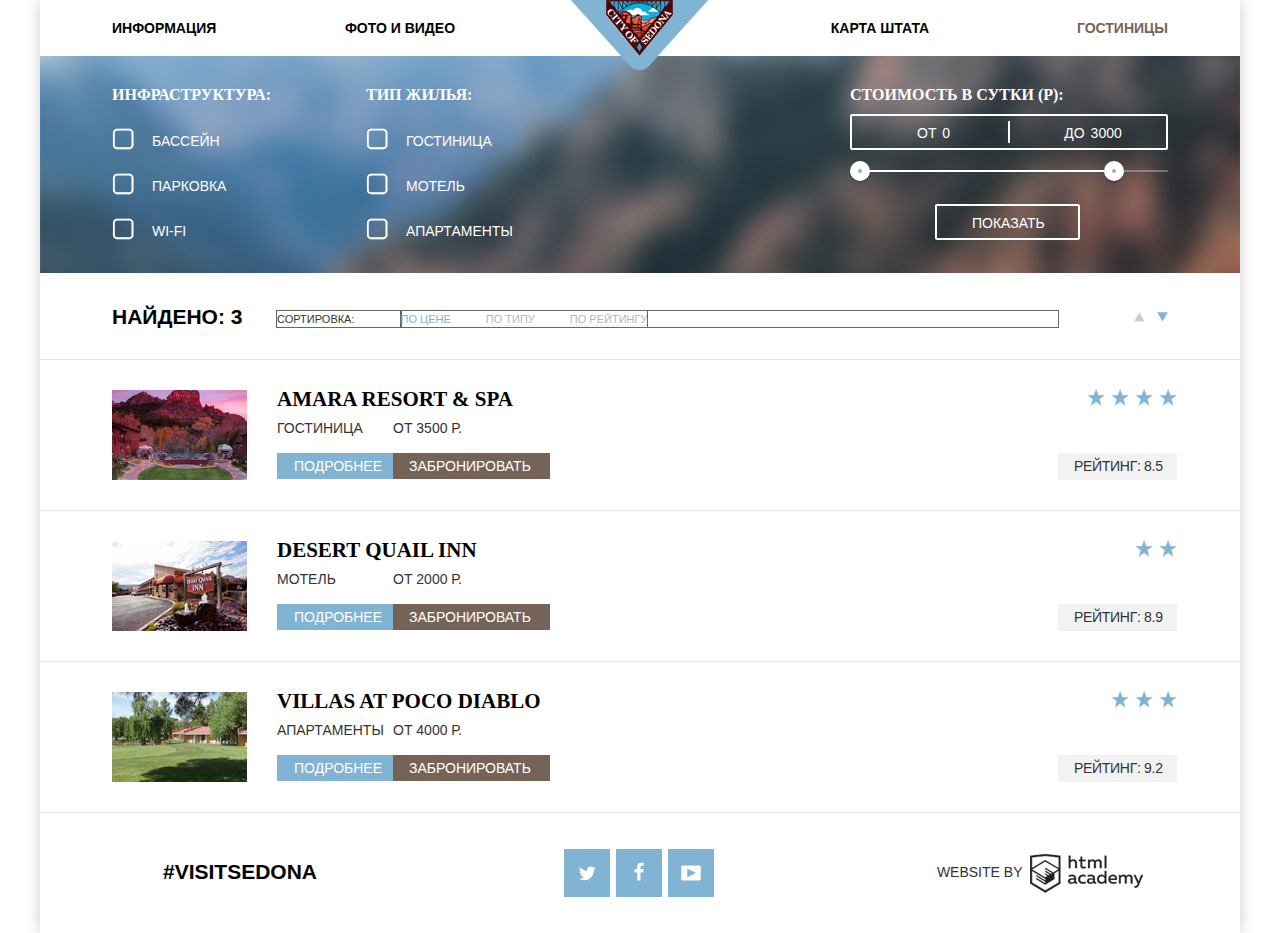
==== commit 34369f15: "Последние доработки" ====
--- a/hotels.html
+++ b/hotels.html
@@ -6,7 +6,6 @@
   <link rel="stylesheet" href="css/normalize.css">
   <link rel="stylesheet" href="css/style.css">
 </head>
-
 <body>
   <div class="container">
     <header class="header">
@@ -108,13 +107,13 @@
         <span>Сортировка:</span>
         <ul>
           <li>
-            <a class="sort-by-active" href="#">по цене:</a>
-          </li>
-          <li>
-            <a href="#">по типу:</a>
-          </li>
-          <li>
-            <a href="#">по рейтингу:</a>
+            <a class="sort-by-active" href="#">по цене</a>
+          </li>
+          <li>
+            <a href="#">по типу</a>
+          </li>
+          <li>
+            <a href="#">по рейтингу</a>
           </li>
         </ul>
       </div>
@@ -125,7 +124,7 @@
     </section>
     <article class="list-item">
       <div class="hotel-image">
-        <img src="img/img-hotels-1.jpg" width="135px" height="90px" alt="Гостиница">
+        <img src="img/img-hotels-1.jpg" width="135" height="90" alt="Гостиница">
       </div>
       <div class="hotel-description">
         <h1><a class="hotel-title" href="#">Amara Resort &amp; Spa</a></h1>
@@ -154,7 +153,7 @@
     </article>
     <article class="list-item">
       <div class="hotel-image">
-        <img src="img/img-hotels-2.jpg" width="135px" height="90px" alt="Мотель">
+        <img src="img/img-hotels-2.jpg" width="135" height="90" alt="Мотель">
       </div>
       <div class="hotel-description">
         <h1><a class="hotel-title" href="#">Desert Quail Inn</a></h1>
@@ -181,7 +180,7 @@
     </article>
     <article class="list-item">
       <div class="hotel-image">
-        <img src="img/img-hotels-3.jpg" width="135px" height="90px" alt="Апартаменты">
+        <img src="img/img-hotels-3.jpg" width="135" height="90" alt="Апартаменты">
       </div>
       <div class="hotel-description">
         <h1><a class="hotel-title" href="#">Villas at Poco Diablo</a></h1>
@@ -222,7 +221,6 @@
       </div>
     </footer>
   </div>
-  <script src="js/jquery.js"></script>
   <script src="js/script.js"></script>
 </body>
 </html>
--- a/css/style.css
+++ b/css/style.css
@@ -1,1094 +1,1002 @@
 /* Общие стили */
 
-*{
-  box-sizing: border-box;
-}
-
+* {
+    box-sizing: border-box;
+}
 @font-face {
-font-family: 'MyWebFont';
-src: url('myfont.woff2') format('woff2')
-url('myfont.woff') format('woff');
-}
-
+    font-family: 'MyWebFont';
+    src: url('myfont.woff2') format('woff2') url('myfont.woff') format('woff');
+}
 body {
-  font-size: 14px;
-  color: #333;
-  font-family: "PT Sans", Arial, sans-serif;;
-  line-height: 21px;
-  width: 100%;
-}
-
+    font-size: 14px;
+    color: #333;
+    font-family: "PT Sans", Arial, sans-serif;
+    ;
+    line-height: 21px;
+    width: 100%;
+}
 h1 {
-  font-size: 21px;
-  color: #000;
-  font-weight: bold;
-  font-family: PT Sans;
-  line-height: 26px;
-}
-
+    font-size: 21px;
+    color: #000;
+    font-weight: bold;
+    font-family: PT Sans;
+    line-height: 26px;
+}
 h2 {
-  font-size: 21px;
-  color: #000;
-  font-weight: bold;
-  font-family: PT Sans;
-  line-height: 21px;
-}
-
+    font-size: 21px;
+    color: #000;
+    font-weight: bold;
+    font-family: PT Sans;
+    line-height: 21px;
+}
 h3 {
-  font-size: 21px;
-  line-height: 26px;
-  color: #000000;
-}
-
+    font-size: 21px;
+    line-height: 26px;
+    color: #000000;
+}
 img {
-  max-width: 100%;
-  height: auto;
-}
-
+    max-width: 100%;
+    height: auto;
+}
 .container {
-  margin: 0 auto;
-  width: 1200px;
-  text-transform: uppercase;
-}
-
+    margin: 0 auto;
+    width: 1200px;
+    text-transform: uppercase;
+    box-shadow: 0 0 15px 0px rgba(0, 0, 0, 0.2);
+}
 .header {
-  width: 100%;
-}
-
+    width: 100%;
+}
 .main-menu ul {
-  display: -webkit-box;
-  display: -ms-flexbox;
-  display: flex;
-  width: 100%;
-  padding: 0;
-  margin: 0;
-}
-
+    display: -webkit-box;
+    display: -ms-flexbox;
+    display: flex;
+    width: 100%;
+    padding: 0;
+    margin: 0;
+}
 .main-menu li {
-  width: 240px;
-  list-style: none;
-  line-height: 26px;
-  padding-left: 72px;
-  padding-top: 15px;
-  padding-bottom: 15px;
-  outline: 1px solid #666;
-}
-
+    width: 240px;
+    list-style: none;
+    line-height: 26px;
+    padding-top: 15px;
+    padding-bottom: 15px;
+}
 .main-menu li:first-child {
-  padding-left: 72px;
-}
-
+    text-align: left;
+    padding-left: 72px;
+}
 .main-menu li:nth-child(2) {
-  margin-right: 240px;
-}
-
+    text-align: center;
+    margin-right: 240px;
+}
+.main-menu li:nth-child(3) {
+    text-align: center;
+}
+.main-menu li:nth-child(4) {
+    text-align: right;
+    padding-right: 72px;
+}
 .main-menu li:nth-child(6) {
-  margin-right: 240px;
-}
-
+    margin-right: 240px;
+}
 .main-menu li:nth-child(10) {
-  margin-right: 240px;
-}
-
+    margin-right: 240px;
+}
 .main-menu a {
-  text-decoration: none;
-  color: #000;
-  font-weight: bold;
-}
-
+    text-decoration: none;
+    color: #000;
+    font-weight: bold;
+}
 .main-menu a:hover {
-  color: #81b3d2;
-}
-
+    color: #81b3d2;
+}
 .main-menu a:active {
-  color: #000;
-  opacity: 0.3;
-}
-
+    color: #000;
+    opacity: 0.3;
+}
 a.main-menu-active {
-  color: #766357;
-}
-
+    color: #766357;
+}
 a.main-menu-active:hover {
-  color: #604e43;
-}
-
+    color: #604e43;
+}
 a.main-menu-active:active {
-  color: #766357;
-  opacity: 0.3;
-}
-
+    color: #766357;
+    opacity: 0.3;
+}
 .logo {
-  position: absolute;
-  top: 0;
-  left: 50%;
-  margin-left: -69px;
-  z-index: 10;
-}
-
+    position: absolute;
+    top: 0;
+    left: 50%;
+    margin-left: -69px;
+    z-index: 10;
+}
 .footer {
-  width: 100%;
-  display: -webkit-box;
-  display: -ms-flexbox;
-  display: flex;
-}
-
+    width: 100%;
+    display: -webkit-box;
+    display: -ms-flexbox;
+    display: flex;
+}
 .footer div {
-  width: 400px;
-  margin: auto;
-  text-align: center;
-}
-
+    width: 400px;
+    margin: auto;
+    text-align: center;
+}
 /* #VISITSEDONA */
 
 .hashtag a {
-  font-size: 21px;
-  font-weight: bold;
-  color: #000;
-  text-decoration: none;
-}
-
+    font-size: 21px;
+    font-weight: bold;
+    color: #000;
+    text-decoration: none;
+}
 /* Социальные кнопки */
 
 .share {
-  display: -webkit-box;
-  display: -ms-flexbox;
-  display: flex;
-  margin: 0 auto;
-  padding: 0;
-  padding-top: 36px;
-  padding-bottom: 36px;
-  padding-left: 124px;
-  list-style: none;
-}
-
+    display: -webkit-box;
+    display: -ms-flexbox;
+    display: flex;
+    margin: 0 auto;
+    padding: 0;
+    padding-top: 36px;
+    padding-bottom: 36px;
+    padding-left: 124px;
+    list-style: none;
+}
 .social {
-  width: 46px;
-  height: 48px;
-  background: #81b3d2;
-  margin-right: 6px;
-	background: url(../img/sprites.png) no-repeat;
-}
-
+    width: 46px;
+    height: 48px;
+    background: #81b3d2;
+    margin-right: 6px;
+    background: url(../img/sprites.png) no-repeat;
+}
 .social-tw {
-  background-color: #81b3d2;
-  background-position: -190px -287px;
-}
-
+    background-color: #81b3d2;
+    background-position: -190px -287px;
+}
 .social-tw:hover {
-  background-color: #669ec0;
-}
-
+    background-color: #669ec0;
+}
 .social-tw:active {
-  background-color: #5496bd;
-  background-position: -139px -288px;
-}
-
+    background-color: #5496bd;
+    background-position: -139px -288px;
+}
 .social-fb {
-  background-color: #81b3d2;
-  background-position: -88px -289px;
-}
-
+    background-color: #81b3d2;
+    background-position: -88px -289px;
+}
 .social-fb:hover {
-  background-color: #669ec0;
-}
-
+    background-color: #669ec0;
+}
 .social-fb:active {
-  background-color: #5496bd;
-  background-position: -36px -288px;
-}
-
+    background-color: #5496bd;
+    background-position: -36px -288px;
+}
 .social-yt {
-  background-color: #81b3d2;
-  background-position: -288px -290px;
-}
-
+    background-color: #81b3d2;
+    background-position: -288px -290px;
+}
 .social-yt:hover {
-  background-color: #669ec0;
-}
-
+    background-color: #669ec0;
+}
 .social-yt:active {
-  background-color: #5496bd;
-  background-position: -241px -288px;
-}
-
+    background-color: #5496bd;
+    background-position: -241px -288px;
+}
 /* by HTML academy */
 
 .copyright a {
-  width: 113px;
-  height: 39px;
-  display: inline-block;
-  font-size: 0;
-  color:#fff;
-  text-decoration:none;
-  background: url(../img/sprites.png) no-repeat;
-	background-position: -261px -214px;
-  vertical-align: middle;
-  margin-left: 4px;
-}
-
+    width: 113px;
+    height: 39px;
+    display: inline-block;
+    font-size: 0;
+    color: #fff;
+    text-decoration: none;
+    background: url(../img/sprites.png) no-repeat;
+    background-position: -261px -214px;
+    vertical-align: middle;
+    margin-left: 4px;
+}
 .copyright a:hover {
-  background-position: -259px -113px;
-}
-
+    background-position: -259px -113px;
+}
 .copyright a:active {
-  background-position: -258px -19px ;
-}
-
+    background-position: -258px -19px;
+}
 /*Главная страница*/
 
 .main-image {
-  width: 100%;
-  text-align: center;
-  background: url(../img/background.jpg) no-repeat;
-  height: 508px;
-  position: relative;
-  background-position: 65% 21%;
-}
-
+    width: 100%;
+    text-align: center;
+    background: url(../img/background.jpg) no-repeat;
+    background-color: #6e7379;
+    height: 508px;
+    position: relative;
+    background-position: 65% 21%;
+}
 .welcome-sign {
-  position: absolute;
-  top: 76px;
-  left: 371px;
-}
-
+    position: absolute;
+    top: 76px;
+    left: 371px;
+}
 .welcome-bottom {
-  position: absolute;
-  top: 451px;
-}
-
+    position: absolute;
+    top: 451px;
+}
 .sedona-intro {
-  width: 100%;
-  text-align: center;
-  padding: 355px;
-  padding-top: 47px;
-  padding-bottom: 50px;
-}
-
+    width: 100%;
+    text-align: center;
+    padding: 355px;
+    padding-top: 47px;
+    padding-bottom: 50px;
+}
 .sedona-intro p {
-  line-height: 26px;
-  margin: 0;
-  padding-top: 13px;
-  color: #333333;
-}
-
+    line-height: 26px;
+    margin: 0;
+    padding-top: 13px;
+    color: #333333;
+}
 .features {
-  width: 100%;
-  display: -webkit-box;
-  display: -ms-flexbox;
-  display: flex;
-}
-
+    width: 100%;
+    display: -webkit-box;
+    display: -ms-flexbox;
+    display: flex;
+}
 .features-item {
-  width: 400px;
-  text-align: center;
-}
-
+    width: 400px;
+    text-align: center;
+}
 .features-item h2 {
-  margin-top: 55px;
-  margin-bottom: 23px;
-  padding-left: 125px;
-  padding-right: 125px;
-}
-
+    margin-top: 55px;
+    margin-bottom: 23px;
+    padding-left: 125px;
+    padding-right: 125px;
+}
 .features-item p {
-  padding-left: 50px;
-  padding-right: 50px;
-  margin-bottom: 53px;
-  margin-top: 20px;
-}
-
+    padding-left: 50px;
+    padding-right: 50px;
+    margin-bottom: 53px;
+    margin-top: 20px;
+}
 .features-blue {
-  background: #81b3d2;
-  color: #fff;
-}
-
+    background: #81b3d2;
+    color: #fff;
+}
 .features-blue h2 {
-  color: #fff;
-}
-
+    color: #fff;
+}
 .features-gray {
-  background: #eee;
-}
-
+    background: #eee;
+}
 .features-gray h2 {
-  margin-top: 48px;
-}
-
+    margin-top: 48px;
+}
 .features-gray p {
-  margin-bottom: 60px;
-}
-
+    margin-bottom: 60px;
+}
 .features-image {
-  width: 800px;
-}
-
+    width: 800px;
+}
 .real-town-image {
-  background: url(../img/img-index-1.jpg) no-repeat;
-}
-
+    background-color: #a08780;
+    background: url(../img/img-index-1.jpg) no-repeat;
+}
 .devil-bridge-image {
-  background: url(../img/img-index-2.jpg) no-repeat;
-}
-
+    background-color: #e7af96;
+    background: url(../img/img-index-2.jpg) no-repeat;
+}
 .recommend {
-  width: 100%;
-  display: -webkit-box;
-  display: -ms-flexbox;
-  display: flex;
-}
-
+    width: 100%;
+    display: -webkit-box;
+    display: -ms-flexbox;
+    display: flex;
+}
 .recommend-item {
-  width: 400px;
-  text-align: center;
-}
-
+    width: 400px;
+    text-align: center;
+}
 .recommend-item h2 {
-  padding-left: 160px;
-  padding-right: 160px;
-  margin-top: 20px;
-  margin-bottom: 20px;
-}
-
+    padding-left: 160px;
+    padding-right: 160px;
+    margin-top: 20px;
+    margin-bottom: 20px;
+}
 .recommend-item p {
-  margin-top: 23px;
-  padding-left: 73px;
-  padding-right: 75px;
-  margin-bottom: 82px;
-}
-
+    margin-top: 23px;
+    padding-left: 73px;
+    padding-right: 75px;
+    margin-bottom: 82px;
+}
 .recommend-icons {
-  background: url(../img/sprites.png) no-repeat;
-}
-
+    background: url(../img/sprites.png) no-repeat;
+}
 .house-icon {
-	background-position: -147px -103px;
-  margin-left: 162px;
-  width: 75px;
-  height: 72px;
-  margin-bottom: 30px;
-  margin-top: 60px;
-}
-
+    background-position: -147px -103px;
+    margin-left: 162px;
+    width: 75px;
+    height: 72px;
+    margin-bottom: 30px;
+    margin-top: 60px;
+}
 .burger-icon {
-	background-position: -152px 0;
-  margin-top: 61px;
-  margin-left: 163px;
-  margin-bottom: 31px;
-  width: 74px;
-  height: 70px;
-}
-
+    background-position: -152px 0;
+    margin-top: 61px;
+    margin-left: 163px;
+    margin-bottom: 31px;
+    width: 74px;
+    height: 70px;
+}
 .souvenirs-icon {
-	background-position: -156px -198px ;
-  margin-top: 56px;
-  margin-left: 168px;
-  margin-bottom: 30px;
-	width: 64px;
-	height: 76px;
-}
-
+    background-position: -156px -198px;
+    margin-top: 56px;
+    margin-left: 168px;
+    margin-bottom: 30px;
+    width: 64px;
+    height: 76px;
+}
 .search-hotel {
-  width: 100%;
-  text-align: center;
-  padding-top: 57px;
-  line-height: 24px;
-}
-
+    width: 100%;
+    text-align: center;
+    padding-top: 57px;
+    line-height: 24px;
+}
 .search-hotel h3 {
-  margin: 0;
-  margin-bottom: 28px;
-  padding: 0;
-  font-size: 30px;
-  color: #000;
-}
-
+    margin: 0;
+    margin-bottom: 28px;
+    padding: 0;
+    font-size: 30px;
+    color: #000;
+}
 .search-hotel p {
-  padding-left: 400px;
-  padding-right: 400px;
-  margin-bottom: 46px;
-}
-
+    padding-left: 400px;
+    padding-right: 400px;
+    margin-bottom: 46px;
+}
 .form-popup {
-  width: 568px;
-  margin: 0 auto;
-}
-
+    width: 568px;
+    margin: 0 auto;
+}
 .form-popup a {
-  font-size: 21px;
-  font-weight: bold;
-  line-height: 26px;
-  display: block;
-  padding-top: 31px;
-  padding-bottom: 29px;
-  text-decoration: none;
-  color: #ffffff;
-  background-color: #766357;
-}
-
+    font-size: 21px;
+    font-weight: bold;
+    line-height: 26px;
+    display: block;
+    padding-top: 31px;
+    padding-bottom: 29px;
+    text-decoration: none;
+    color: #ffffff;
+    background-color: #766357;
+}
 .booking {
-  font-weight: bold;
-  width: 100%;
-  position: relative;
-}
-
+    font-weight: bold;
+    width: 100%;
+    position: relative;
+    background: url(../img/map.png) no-repeat;
+    height: 593px;
+}
 .booking-form {
-  width: 568px;
-  margin: 0 auto;
-  background-color: #fff;
-  display: none;
-}
-
+    width: 568px;
+    margin: 0 auto;
+    background-color: #fff;
+    display: none;
+}
 @-webkit-keyframes bounce {
-  0%   { -webkit-transform: translateX(-2000px); transform: translateX(-2000px); }
-  70%  { -webkit-transform: translateX(30px); transform: translateX(30px);    }
-  90%  { -webkit-transform: translateX(-10px); transform: translateX(-10px);   }
-  100% { -webkit-transform: translateX(0); transform: translateX(0);       }
-}
-
+    0% {
+        -webkit-transform: translateX(-2000px);
+        transform: translateX(-2000px);
+    }
+    70% {
+        -webkit-transform: translateX(30px);
+        transform: translateX(30px);
+    }
+    90% {
+        -webkit-transform: translateX(-10px);
+        transform: translateX(-10px);
+    }
+    100% {
+        -webkit-transform: translateX(0);
+        transform: translateX(0);
+    }
+}
 @keyframes bounce {
-  0%   { -webkit-transform: translateX(-2000px); transform: translateX(-2000px); }
-  70%  { -webkit-transform: translateX(30px); transform: translateX(30px);    }
-  90%  { -webkit-transform: translateX(-10px); transform: translateX(-10px);   }
-  100% { -webkit-transform: translateX(0); transform: translateX(0);       }
-}
-
+    0% {
+        -webkit-transform: translateX(-2000px);
+        transform: translateX(-2000px);
+    }
+    70% {
+        -webkit-transform: translateX(30px);
+        transform: translateX(30px);
+    }
+    90% {
+        -webkit-transform: translateX(-10px);
+        transform: translateX(-10px);
+    }
+    100% {
+        -webkit-transform: translateX(0);
+        transform: translateX(0);
+    }
+}
 .booking-form-show {
-  position: absolute;
-  display: block;
-  left: 316px;
-  top: 0px;
-  padding-top: 55px;
-  -webkit-animation: bounce 0.6s;
-          animation: bounce 0.6s;
-}
-
+    position: absolute;
+    display: block;
+    left: 316px;
+    top: 0px;
+    padding-top: 55px;
+    /*box-shadow: 0 5px 50px -10px #a6a6a6,
+                -5px 0px 50px -10px #a6a6a6,
+                -5px 0px 50px -10px #a6a6a6;*/
+    -webkit-animation: bounce 0.6s;
+    animation: bounce 0.6s;
+}
 @-webkit-keyframes shake {
-  0%, 100%      { -webkit-transform: translateX(0); transform: translateX(0);    }
-  10%, 50%, 90% { -webkit-transform: translateX(-15px); transform: translateX(-15px);}
-  30%, 70%      { -webkit-transform: translateX(15px); transform: translateX(15px); }
-}
-
+    0%, 100% {
+        -webkit-transform: translateX(0);
+        transform: translateX(0);
+    }
+    10%,
+    50%,
+    90% {
+        -webkit-transform: translateX(-15px);
+        transform: translateX(-15px);
+    }
+    30%,
+    70% {
+        -webkit-transform: translateX(15px);
+        transform: translateX(15px);
+    }
+}
 @keyframes shake {
-  0%, 100%      { -webkit-transform: translateX(0); transform: translateX(0);    }
-  10%, 50%, 90% { -webkit-transform: translateX(-15px); transform: translateX(-15px);}
-  30%, 70%      { -webkit-transform: translateX(15px); transform: translateX(15px); }
-}
-
+    0%, 100% {
+        -webkit-transform: translateX(0);
+        transform: translateX(0);
+    }
+    10%,
+    50%,
+    90% {
+        -webkit-transform: translateX(-15px);
+        transform: translateX(-15px);
+    }
+    30%,
+    70% {
+        -webkit-transform: translateX(15px);
+        transform: translateX(15px);
+    }
+}
 .booking-form-error {
-  -webkit-animation: shake 0.4s;
-          animation: shake 0.4s;
-}
-
+    -webkit-animation: shake 0.4s;
+    animation: shake 0.4s;
+}
 .form-icon {
-  background: url(../img/sprites.png) no-repeat;
-  width: 38px;
-  height: 38px;
-  border: none;
-}
-
+    background: url(../img/sprites.png) no-repeat;
+    width: 38px;
+    height: 38px;
+    border: none;
+}
 .form-minus-icon {
-	background-position: -92px -143px;
-	width: 12px;
-	height: 3px;
-}
-
+    background-position: -93px -144px;
+    width: 12px;
+    height: 3px;
+}
 .form-minus-icon:hover {
-  background-position: -43px -143px;
-}
-
+    background-position: -44px -144px;
+}
 .form-minus-icon:active {
-  background-position: 5px -142px;
-}
-
+    background-position: 4px -143px;
+}
 .form-plus-icon {
-  background-position: -92px -91px;
-	width: 11px;
-	height: 11px;
-}
-
+    background-position: -94px -92px;
+    width: 11px;
+    height: 11px;
+}
 .form-plus-icon:hover {
-	background-position: -40px -93px;
-}
-
+    background-position: -42px -94px;
+}
 .form-plus-icon:active {
-	background-position: 8px -92px;
-}
-
+    background-position: 6px -93px;
+}
+
+.field {
+    margin-bottom: 30px;
+    height: 38px;
+    overflow: hidden;
+    margin-left: 55px;
+    margin-right: 55px;
+    position: relative;
+}
 .booking-form input {
-  background-color: #f2f2f2;
-  border: 0;
-  padding-left: 12px;
-  padding-right: 38px;
-  height: inherit;
-  float: right;
-  width: 346px;
-  border: 2px solid #f2f2f2;
-  outline: none;
-}
-
+    background-color: #f2f2f2;
+    border: 0;
+    padding-left: 12px;
+    padding-right: 38px;
+    height: inherit;
+    float: right;
+    width: 346px;
+    border: 2px solid #f2f2f2;
+    outline: none;
+}
 .booking-form input[type="text"]:hover {
-  background-color: #ebebeb;
-  border: 2px solid #ebebeb;
-}
-
+    background-color: #ebebeb;
+    border: 2px solid #ebebeb;
+}
 .booking-form input[type="text"]:focus {
-  background-color: #fff;
-  border: 2px solid #e5e5e5;
-}
-
-.field {
-  margin-bottom: 30px;
-  height: 38px;
-  overflow: hidden;
-  margin-left: 55px;
-  margin-right: 55px;
-  position: relative;
+    background-color: #fff;
+    border: 2px solid #e5e5e5;
+}
+
+.date-in {
+    margin-bottom: 29px;
+}
+
+.date-in input {
+    padding-left: 13px;
+}
+
+.date-out input {
+    padding-left: 11px;
 }
 
 .field label {
-  line-height: 38px;
-}
-
+    line-height: 40px;
+}
 .calendar-icon {
-  background: url(../img/sprites.png) no-repeat;
-	background-position: -102px -199px;
-  width: 21px;
-  height: 22px;
-  position: absolute;
-  right: 9px;
-  top: 8px;
-}
-
+    background: url(../img/sprites.png) no-repeat;
+    background-position: -102px -199px;
+    width: 21px;
+    height: 22px;
+    position: absolute;
+    right: 9px;
+    top: 8px;
+}
 .calendar-icon:hover {
-	background-position: -52px -200px;
-}
-
+    background-position: -52px -200px;
+}
 .calendar-icon:active {
-  background-position: -3px -199px;
-}
-
+    background-position: -3px -199px;
+}
 .people-quantity-fields {
-  display: -webkit-box;
-  display: -ms-flexbox;
-  display: flex;
-}
-
+    display: -webkit-box;
+    display: -ms-flexbox;
+    display: flex;
+}
 .field-kids,
 .field-adult {
-  margin-right: 0;
-  margin-bottom: 0;
+    margin-right: 0;
+    margin-bottom: 0;
+}
+
+.field-kids {
+  margin-left: 53px;
 }
 
 .field-kids input,
 .field-adult input {
-  width: 38px;
-  padding-right: 0;
+    width: 38px;
+    padding-right: 0;
 }
 
 .field-adult label {
-  margin-right: 40px;
-}
-
+    margin-right: 41px;
+}
 .field-kids label {
-  margin-right: 25px;
-}
-
+    margin-right: 27px;
+}
 .booking-btn button {
-  font-size: 21px;
-  line-height: 26px;
-  color: white;
-  margin: 55px;
-  margin-top: 53px;
-  padding: 15px 196px;
-  padding-top: 17px;
-  text-transform: uppercase;
-  background-color: #81b3d2;
-  border: 0;
-  outline: none;
-}
-
+    font-size: 21px;
+    line-height: 26px;
+    color: white;
+    margin: 55px;
+    margin-top: 54px;
+    padding: 15px 196px;
+    padding-top: 17px;
+    text-transform: uppercase;
+    background-color: #81b3d2;
+    border: 0;
+    outline: none;
+}
 .booking-btn button:hover {
-  background-color: #669ec0;
-}
-
+    background-color: #669ec0;
+}
 .booking-btn button:active {
-  background-color: #5496bd;
-  color: #94b9d2;
-}
-
+    background-color: #5496bd;
+    color: #94b9d2;
+}
 .footer-main {
-  background: rgba(255, 255, 255, 0.9);
-  margin-top: -126px;
-  position: relative;
-}
-
+    background: rgba(255, 255, 255, 0.9);
+    margin-top: -120px;
+    position: relative;
+}
 /* Гостиницы */
 
 .preferences {
-  padding-bottom: 10px;
-  width: 100%;
-  background: url(../img/filter-background.jpg) no-repeat;
-  background-position: 0% 16%;
-}
-
+    padding-bottom: 10px;
+    width: 100%;
+    background-color: #675c60;
+    background: url(../img/filter-background.jpg) no-repeat;
+    background-position: 0% 16%;
+}
 .preferences h2 {
-  margin: 0;
-  font-size: 16px;
-  line-height: 21px;
-  padding-bottom: 23px;
-  padding-top: 28px;
-  color: #fff;
-}
-
+    margin: 0;
+    font-size: 16px;
+    line-height: 21px;
+    padding-bottom: 23px;
+    padding-top: 28px;
+    color: #fff;
+}
 .filter {
-  display: -webkit-box;
-  display: -ms-flexbox;
-  display: flex;
-}
-
+    display: -webkit-box;
+    display: -ms-flexbox;
+    display: flex;
+}
 .filter-extras {
-  width: 254px;
-  margin-left: 72px;
-  padding-right: 0;
-}
-
+    width: 254px;
+    margin-left: 72px;
+    padding-right: 0;
+}
 .filter label {
-  line-height: 26px;
-}
-
-input[type = "checkbox"] {
-  display: none;
-}
-
-input[type = "checkbox"] + label {
-  display: block;
-  padding-left: 40px;
-  cursor: pointer;
-  color: #fff;
-  white-space: nowrap;
-}
-
-input[type = "checkbox"]:checked + label {
-  background: url(../img/sprites.png) no-repeat;
-	background-position: 0 -249px ;
-  width: 26px;
-  height: 22px;
-}
-
+    line-height: 26px;
+}
+input[type="checkbox"] {
+    display: none;
+}
+input[type="checkbox"] + label {
+    display: block;
+    padding-left: 40px;
+    cursor: pointer;
+    color: #fff;
+    white-space: nowrap;
+}
+input[type="checkbox"]:checked + label {
+    background: url(../img/sprites.png) no-repeat;
+    background-position: 0 -249px;
+    width: 26px;
+    height: 22px;
+}
 .check-box {
-  background: url(../img/sprites.png) no-repeat;
-  margin-bottom: 23px;
-}
-
+    background: url(../img/sprites.png) no-repeat;
+    margin-bottom: 23px;
+}
 .checkbox-checked {
-	background-position: 0 -249px;
-  width: 26px;
-  height: 22px;
-}
-
+    background-position: 0 -249px;
+    width: 26px;
+    height: 22px;
+}
 .checkbox-checked input[type="checkbox"]:disabled + label {
-  background: url(../img/sprites.png) no-repeat;
-	background-position: -1px -301px;
-}
-
+    background: url(../img/sprites.png) no-repeat;
+    background-position: -1px -301px;
+}
 .checkbox-unchecked input[type="checkbox"]:disabled + label {
-  background: url(../img/sprites.png) no-repeat;
-	background-position: -98px -249px;
-}
-
+    background: url(../img/sprites.png) no-repeat;
+    background-position: -98px -249px;
+}
 .checkbox-unchecked {
-	background-position: -51px -252px;
-	width: 22px;
-	height: 22px;
-}
-
+    background-position: -51px -252px;
+    width: 22px;
+    height: 22px;
+}
 .filter-property-type {
- width: 264px;
-}
-
+    width: 264px;
+}
 .filter-range {
-  margin-left: 220px;
-  width: 318px;
-  color: #fff;
-  text-transform: uppercase;
-}
-
+    margin-left: 220px;
+    width: 318px;
+    color: #fff;
+    text-transform: uppercase;
+}
 .filter-range h2 {
-  padding-bottom: 9px;
-}
-
+    padding-bottom: 9px;
+}
 .price-controls {
-  display: -webkit-box;
-  display: -ms-flexbox;
-  display: flex;
-  height: 36px;
-  margin-bottom: 20px;
-  border: 2px solid #fff;
-  border-radius: 2px;
-  position: relative;
-}
-
+    display: -webkit-box;
+    display: -ms-flexbox;
+    display: flex;
+    height: 36px;
+    margin-bottom: 20px;
+    border: 2px solid #fff;
+    border-radius: 2px;
+    position: relative;
+}
 .price-controls::after {
-  content: "";
-  position: absolute;
-  width: 2px;
-  height: 22px;
-  top: 50%;
-  left: 50%;
-  -webkit-transform: translate(-50%, -50%);
-          transform: translate(-50%, -50%);
-  background: #fff;
-}
-
+    content: "";
+    position: absolute;
+    width: 2px;
+    height: 22px;
+    top: 50%;
+    left: 50%;
+    -webkit-transform: translate(-50%, -50%);
+    transform: translate(-50%, -50%);
+    background: #fff;
+}
 .price-controls label {
-  font-size: 14px;
-  line-height: 32px;
-  cursor: pointer;
-  vertical-align: middle;
-}
-
+    font-size: 14px;
+    line-height: 32px;
+    cursor: pointer;
+    vertical-align: middle;
+}
 .price-controls .min-price,
 .price-controls .max-price {
-  width: 164px;
-  padding-left: 65px;
-}
-
+    width: 164px;
+    padding-left: 65px;
+}
 .price-controls .max-price {
-  padding-left: 55px;
-}
-
+    padding-left: 55px;
+}
 .price-controls input {
-  width: 50px;
-  margin: 0;
-  color: inherit;
-  font: inherit;
-  background: none;
-  border: none;
-  outline: none;
-}
-
+    width: 50px;
+    margin: 0;
+    color: inherit;
+    font: inherit;
+    background: none;
+    border: none;
+    outline: none;
+}
 .range-controls {
-  position: relative;
-  margin-bottom: 32px;
-}
-
+    position: relative;
+    margin-bottom: 32px;
+}
 .range-controls .scale {
-  height: 2px;
-  background: rgba(255, 255, 255, 0.3);
-}
-
+    height: 2px;
+    background: rgba(255, 255, 255, 0.3);
+}
 .range-controls .bar {
-  width: 80%;
-  height: 2px;
-  background: #fff;
-}
-
+    width: 80%;
+    height: 2px;
+    background: #fff;
+}
 .range-toggle {
-  position: absolute;
-  top: -9px;
-  width: 20px;
-  height: 20px;
-  background: #ababab;
-  border: 8px solid #fff;
-  border-radius: 50%;
-  box-shadow: 0 2px 1px 0 rgba(0, 1, 1, 0.2);
-  cursor: pointer;
-}
-
+    position: absolute;
+    top: -9px;
+    width: 20px;
+    height: 20px;
+    background: #ababab;
+    border: 8px solid #fff;
+    border-radius: 50%;
+    box-shadow: 0 2px 1px 0 rgba(0, 1, 1, 0.2);
+    cursor: pointer;
+}
 .range-toggle:hover {
-  background: #1c4f80;
-}
-
+    background: #1c4f80;
+}
 .range-toggle-min {
-  left: 0;
-}
-
+    left: 0;
+}
 .range-toggle-max {
-  left: 80%;
-}
-
+    left: 80%;
+}
 .btn-transparent {
-  display: block;
-  margin: 0 auto;
-  margin-left: 85px;
-  padding-left: 35px;
-  padding-top: 7px;
-  padding-bottom: 5px;
-  padding-right: 33px;
-  font-size: 14px;
-  line-height: 20px;
-  color: #fff;
-  text-transform: uppercase;
-  background: transparent;
-  border: 2px solid #fff;
-  border-radius: 2px;
-  outline: none;
-  cursor: pointer;
-}
-
+    display: block;
+    margin: 0 auto;
+    margin-left: 85px;
+    padding-left: 35px;
+    padding-top: 7px;
+    padding-bottom: 5px;
+    padding-right: 33px;
+    font-size: 14px;
+    line-height: 20px;
+    color: #fff;
+    text-transform: uppercase;
+    background: transparent;
+    border: 2px solid #fff;
+    border-radius: 2px;
+    outline: none;
+    cursor: pointer;
+}
 .btn-transparent:hover {
-  color: #000;
-  background: #fff;
-}
-
+    color: #000;
+    background: #fff;
+}
 .sort {
-  display: -webkit-box;
-  display: -ms-flexbox;
-  display: flex;
-  align-items: center;
-  padding-top: 31px;
-  padding-bottom: 29px;
-  border-bottom: 1px solid #e5e5e5;
-}
-
+    display: -webkit-box;
+    display: -ms-flexbox;
+    display: flex;
+    align-items: center;
+    padding-top: 31px;
+    padding-bottom: 29px;
+    border-bottom: 1px solid #e5e5e5;
+}
 .sort h3 {
-  margin: 0;
-  padding: 0;
-}
-
+    margin: 0;
+    padding: 0;
+}
 .results-amount {
-  width: 165px;
-  margin-left: 72px;
-}
-
+    width: 165px;
+    margin-left: 72px;
+}
 .sort-by {
-  display: -webkit-box;
-  display: -ms-flexbox;
-  display: flex;
-  width: 781px;
-  font-size: 11px;
-  line-height: 18px;
-}
-
+    display: -webkit-box;
+    display: -ms-flexbox;
+    display: flex;
+    width: 781px;
+    font-size: 11px;
+    line-height: 16px;
+    margin-top: 4px;
+    outline: 1px solid #666;
+}
 .sort-by span {
-  padding-right: 45px;
-  outline: 1px solid #666;
-}
-
+    padding-right: 46px;
+    outline: 1px solid #666;
+}
 .sort-by ul {
-  display: -webkit-box;
-  display: -ms-flexbox;
-  display: flex;
-  margin: 0;
-  padding: 0;
-  list-style: none;
-  outline: 1px solid #666;
-}
-
+    display: -webkit-box;
+    display: -ms-flexbox;
+    display: flex;
+    margin: 0;
+    padding: 0;
+    list-style: none;
+    outline: 1px solid #666;
+}
 .sort-by li {
-  padding-right: 30px;
-}
-
+    padding-right: 35px;
+}
 .sort-by li:last-child {
-  padding: 0;
-}
-
+    padding: 0;
+}
 .sort-by a {
-  text-decoration: none;
-  color: #000;
-  opacity: 0.3;
-  border-bottom: 1px dotted rgba(129, 179, 210, 1);
-}
-
+    text-decoration: none;
+    color: #000;
+    opacity: 0.3;
+    border-bottom: 1px dotted rgba(129, 179, 210, 1);
+}
 a.sort-by-active {
-  color: #81b3d2;
-  opacity: 1;
-  border: none;
-}
-
+    color: #81b3d2;
+    opacity: 1;
+    border: none;
+}
 .sort-by a:hover {
-  color: #81b3d2;
-  opacity: 1;
-  border-bottom: 1px #81b3d2 dotted;
-}
-
+    color: #81b3d2;
+    opacity: 1;
+    border-bottom: 1px #81b3d2 dotted;
+}
 .sort-by a:active {
-  color: #000;
-  border: none;
-  opacity: 1;
-}
-
+    color: #000;
+    border: none;
+    opacity: 1;
+}
 .sort-order {
-  width: 110px;
-  display: -webkit-box;
-  display: -ms-flexbox;
-  display: flex;
-}
-
+    width: 110px;
+    display: -webkit-box;
+    display: -ms-flexbox;
+    display: flex;
+}
 .sort-order a:last-child {
-  margin-left: 12px;
-}
-
+    margin-left: 12px;
+}
 .arrow {
-  background: url(../img/sprites.png) no-repeat;
-  margin-left: 76px;
-}
-
+    background: url(../img/sprites.png) no-repeat;
+    margin-left: 76px;
+}
 .arrow-up {
-	background-position: -107px -55px ;
-	width: 11px;
-	height: 10px;
-}
-
+    background-position: -107px -55px;
+    width: 11px;
+    height: 10px;
+}
 .arrow-down {
-	background-position: -106px -10px ;
-	width: 11px;
-	height: 10px;
-}
-
+    background-position: -106px -10px;
+    width: 11px;
+    height: 10px;
+}
 .arrow-up:hover {
-	background-position: -55px -55px ;
-}
-
+    background-position: -55px -55px;
+}
 .arrow-down:hover {
-	background-position: -56px -10px ;
-}
-
+    background-position: -56px -10px;
+}
 .arrow-up:active {
-	background-position: -7px -56px ;
-  width: 11px;
-  height: 10px;
-}
-
+    background-position: -7px -56px;
+    width: 11px;
+    height: 10px;
+}
 .arrow-down:active {
-	background-position: -6px -9px ;
-}
-
+    background-position: -6px -9px;
+}
 .arrow-active,
 .arrow-active:hover,
 .arrow-active:active {
-	background-position: -6px -9px ;
-}
-
+    background-position: -6px -9px;
+}
 .list-item {
-  display: -webkit-box;
-  display: -ms-flexbox;
-  display: flex;
-  padding-top: 26px;
-  padding-bottom: 24px;
-  border-bottom: 1px solid #e5e5e5;
-}
-
+    display: -webkit-box;
+    display: -ms-flexbox;
+    display: flex;
+    padding-top: 26px;
+    padding-bottom: 24px;
+    border-bottom: 1px solid #e5e5e5;
+}
 .list-item h1 {
-  margin: 0;
-}
-
+    margin: 0;
+}
 .list-item a {
-  text-decoration: none;
-  color: #000;
-}
-
+    text-decoration: none;
+    color: #000;
+}
 .hotel-image {
-  width: 165px;
-  margin-left: 72px;
-  margin-top: 4px;
-}
-
+    width: 165px;
+    margin-left: 72px;
+    margin-top: 4px;
+}
 a.hotel-title:hover {
-  color: #81b3d2;
-}
-
+    color: #81b3d2;
+}
 a.hotel-title:active {
-  color: #000;
-  opacity: 0.3;
-}
-
+    color: #000;
+    opacity: 0.3;
+}
 .hotel-description {
-  width: 781px;
-}
-
+    width: 781px;
+}
 .hotel-details {
-  display: -webkit-box;
-  display: -ms-flexbox;
-  display: flex;
-}
-
+    display: -webkit-box;
+    display: -ms-flexbox;
+    display: flex;
+}
 .hotel-details a {
-  color: #fff;
-}
-
-.hotel-details a:first-child {
-}
-
+    color: #fff;
+}
 .hotel-details span {
-  display: block;
-  padding-bottom: 17px;
-  padding-top: 6px;
-}
-
+    display: block;
+    padding-bottom: 17px;
+    padding-top: 6px;
+}
 .hotel-type,
-.hotel-book  {
-  width: 110px;
-}
-
+.hotel-book {
+    width: 110px;
+}
 .hotel-type {
-  margin-right: 6px;
-}
-
+    margin-right: 6px;
+}
 .hotel-type a {
-  padding-left: 17px;
-  padding-right: 17px;
-  padding-top: 5px;
-  padding-bottom: 5px;
-  background-color: #81b3d2;
-}
-
+    padding-left: 17px;
+    padding-right: 17px;
+    padding-top: 5px;
+    padding-bottom: 5px;
+    background-color: #81b3d2;
+}
 .hotel-type a:hover {
-  background-color: #669ec0;
-}
-
+    background-color: #669ec0;
+}
 .hotel-type a:active {
-  background-color: #5496bd;
-  color: rgba(255, 255, 255, 0.3);
-}
-
+    background-color: #5496bd;
+    color: rgba(255, 255, 255, 0.3);
+}
 .hotel-book a {
-  padding-left: 16px;
-  padding-right: 19px;
-  padding-top: 5px;
-  padding-bottom: 5px;
-  background-color: #766357;
-}
-
+    padding-left: 16px;
+    padding-right: 19px;
+    padding-top: 5px;
+    padding-bottom: 5px;
+    background-color: #766357;
+}
 .hotel-book a:hover {
-  background-color: #604e43;
-}
-
+    background-color: #604e43;
+}
 .hotel-book a:active {
-  background-color: #503e33;
-  color: rgba(255, 255, 255, 0.3);
-}
-
+    background-color: #503e33;
+    color: rgba(255, 255, 255, 0.3);
+}
 .hotel-rating {
-  margin-top: 3px;
-}
-
+    margin-top: 3px;
+}
 .stars {
-  display: flex;
-  align-items: flex-end;
-  justify-content: flex-end;
-}
-
+    display: flex;
+    align-items: flex-end;
+    justify-content: flex-end;
+}
 .rating-star {
-  background: url(../img/sprites.png) no-repeat;
-	background-position: -352px -302px;
-  width: 18px;
-  height: 17px;
-  margin-right: 6px;
-}
-
+    background: url(../img/sprites.png) no-repeat;
+    background-position: -352px -302px;
+    width: 18px;
+    height: 17px;
+    margin-right: 6px;
+}
 .rating-star:last-child {
-  margin-right: 0;
-}
-
+    margin-right: 0;
+}
 .rating {
-  margin-top: 47px;
-  padding-top: 3px;
-  padding-bottom: 3px;
-  padding-left: 16px;
-  padding-right: 14px;
-  text-align: center;
-  letter-spacing: -0.3px;
-  background-color: #f2f2f2;
-}
+    margin-top: 47px;
+    padding-top: 3px;
+    padding-bottom: 3px;
+    padding-left: 16px;
+    padding-right: 14px;
+    text-align: center;
+    letter-spacing: -0.3px;
+    background-color: #f2f2f2;
+}
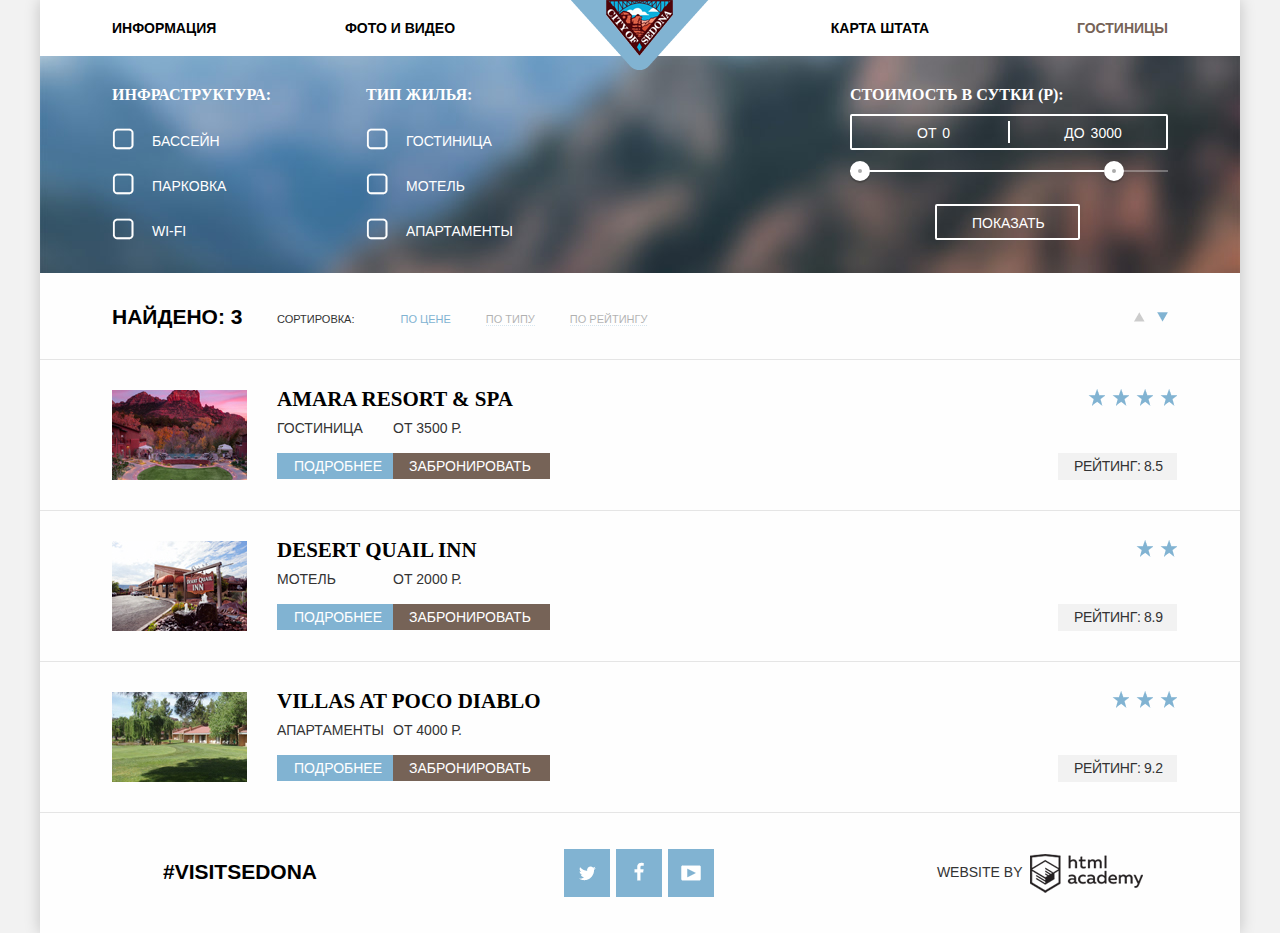
==== commit 5b97fc48: "CSS and JS minify" ====
--- a/hotels.html
+++ b/hotels.html
@@ -4,7 +4,7 @@
   <meta charset="utf-8">
   <title>HTML Academy: Седона - Гостиницы</title>
   <link rel="stylesheet" href="css/normalize.css">
-  <link rel="stylesheet" href="css/style.css">
+  <link rel="stylesheet" href="css/style.min.css">
 </head>
 <body>
   <div class="container">
@@ -221,6 +221,6 @@
       </div>
     </footer>
   </div>
-  <script src="js/script.js"></script>
+  <script src="js/script.min.js"></script>
 </body>
 </html>
--- a/css/style.min.css
+++ b/css/style.min.css
@@ -0,0 +1 @@
+body,h2{line-height:21px}.footer,.main-menu ul{display:-webkit-box;display:-ms-flexbox}.booking-btn button,.btn-transparent,.container,.filter-range{text-transform:uppercase}.copyright a,.form-popup a,.hashtag a,.list-item a,.main-menu a,.sort-by a{text-decoration:none}*{box-sizing:border-box}@font-face{font-family:MyWebFont;src:url(myfont.woff2) format('woff2') url(myfont.woff) format('woff')}body{font-size:14px;color:#333;font-family:"PT Sans",Arial,sans-serif;background-color:#f2f2f2;width:100%}h1,h2{font-family:"PT Sans";color:#000;font-size:21px;font-weight:700}h1{line-height:26px}.main-menu li,.sedona-intro p,h3{line-height:26px}h3{font-size:21px;color:#000}img{max-width:100%;height:auto}.container{margin:0 auto;width:1200px;box-shadow:0 0 15px 0 rgba(0,0,0,.2)}.header{width:100%;background-color:#fff}.main-menu ul{display:flex;width:100%;padding:0;margin:0}.main-menu li{width:240px;list-style:none;padding-top:15px;padding-bottom:15px}.main-menu li:first-child{text-align:left;padding-left:72px}.main-menu li:nth-child(2){text-align:center;margin-right:240px}.main-menu li:nth-child(3){text-align:center}.main-menu li:nth-child(4){text-align:right;padding-right:72px}.features-item,.footer div,.main-image,.rating,.recommend-item,.search-hotel,.sedona-intro{text-align:center}.main-menu li:nth-child(10),.main-menu li:nth-child(6){margin-right:240px}.main-menu a{color:#000;font-weight:700}.main-menu a:hover{color:#81b3d2}.main-menu a:active{color:#000;opacity:.3}a.main-menu-active{color:#766357}a.main-menu-active:hover{color:#604e43}a.main-menu-active:active{color:#766357;opacity:.3}.logo{position:absolute;top:0;left:50%;margin-left:-69px;z-index:10}.footer{width:100%;display:flex;background-color:#fefefe}.features,.share{display:-webkit-box;display:-ms-flexbox}.footer div{width:400px;margin:auto}.hashtag a{font-size:21px;font-weight:700;color:#000}.share{display:flex;margin:0 auto;padding:36px 0 36px 124px;list-style:none}.social{width:46px;height:48px;margin-right:6px;background:url(../img/sprites.png) no-repeat}.social-tw{background-color:#81b3d2;background-position:-190px -287px}.social-tw:hover{background-color:#669ec0}.social-tw:active{background-color:#5496bd;background-position:-139px -288px}.social-fb{background-color:#81b3d2;background-position:-88px -289px}.social-fb:hover{background-color:#669ec0}.social-fb:active{background-color:#5496bd;background-position:-36px -288px}.social-yt{background-color:#81b3d2;background-position:-288px -290px}.social-yt:hover{background-color:#669ec0}.social-yt:active{background-color:#5496bd;background-position:-241px -288px}.copyright a{width:113px;height:39px;display:inline-block;font-size:0;color:#fff;background:url(../img/sprites.png) -261px -214px no-repeat;vertical-align:middle;margin-left:4px}.copyright a:hover{background-position:-259px -113px}.copyright a:active{background-position:-258px -19px}.main-image{width:100%;background:url(../img/background.jpg) 65% 21% no-repeat #6e7379;height:508px;position:relative}.welcome-sign{position:absolute;top:76px;left:371px}.welcome-bottom{position:absolute;top:451px}.sedona-intro{width:100%;padding:47px 355px 50px;background-color:#fff}.sedona-intro p{margin:0;padding-top:13px;color:#333}.features{width:100%;display:flex}.people-quantity-fields,.recommend{display:-webkit-box;display:-ms-flexbox}.features-item{width:400px}.features-item h2{margin-top:55px;margin-bottom:23px;padding-left:125px;padding-right:125px}.features-item p{margin-bottom:53px;margin-top:20px;padding-left:50px;padding-right:50px}.features-blue{background:#81b3d2;color:#fff}.features-blue h2{color:#fff}.features-gray{background:#eee}.features-gray h2{margin-top:48px}.features-gray p{margin-bottom:60px}.features-image{width:800px}.real-town-image{background:url(../img/img-index-1.jpg) no-repeat}.devil-bridge-image{background:url(../img/img-index-2.jpg) no-repeat}.recommend{width:100%;display:flex;background-color:#fff}.recommend-item{width:400px}.recommend-item h2{margin-top:20px;margin-bottom:20px}.recommend-item p{margin-top:23px;margin-bottom:82px;padding-left:73px;padding-right:75px}.recommend-icons{background:url(../img/sprites.png) no-repeat}.house-icon{background-position:-147px -103px;margin-left:162px;width:75px;height:72px;margin-bottom:30px;margin-top:60px}.burger-icon{background-position:-152px 0;margin-top:61px;margin-left:163px;margin-bottom:31px;width:74px;height:70px}.souvenirs-icon{background-position:-156px -198px;margin-top:56px;margin-left:168px;margin-bottom:30px;width:64px;height:76px}.search-hotel{width:100%;padding-top:57px;line-height:24px;background-color:#fff}.search-hotel h3{margin:0 0 28px;padding:0;font-size:30px;color:#000}.search-hotel p{padding-left:400px;padding-right:400px;margin-bottom:46px}.form-popup{width:568px;margin:0 auto}.form-popup a{font-size:21px;font-weight:700;line-height:26px;display:block;padding-top:31px;padding-bottom:29px;color:#fff;background-color:#766357}.booking{font-weight:700;width:100%;position:relative;background:url(../img/map.png) no-repeat;height:593px}.booking-form{width:568px;margin:0 auto;background-color:#fff;display:none}@-webkit-keyframes bounce{0%{-webkit-transform:translateX(-2000px);transform:translateX(-2000px)}70%{-webkit-transform:translateX(30px);transform:translateX(30px)}90%{-webkit-transform:translateX(-10px);transform:translateX(-10px)}100%{-webkit-transform:translateX(0);transform:translateX(0)}}@keyframes bounce{0%{-webkit-transform:translateX(-2000px);transform:translateX(-2000px)}70%{-webkit-transform:translateX(30px);transform:translateX(30px)}90%{-webkit-transform:translateX(-10px);transform:translateX(-10px)}100%{-webkit-transform:translateX(0);transform:translateX(0)}}.booking-form-show{position:absolute;display:block;left:316px;top:0;padding-top:55px;box-shadow:0 15px 30px -15px #a6a6a6,15px 0 30px -15px #a6a6a6,-15px 0 30px -15px #a6a6a6;-webkit-animation:bounce .6s;animation:bounce .6s}@-webkit-keyframes shake{0%,100%{-webkit-transform:translateX(0);transform:translateX(0)}10%,50%,90%{-webkit-transform:translateX(-15px);transform:translateX(-15px)}30%,70%{-webkit-transform:translateX(15px);transform:translateX(15px)}}@keyframes shake{0%,100%{-webkit-transform:translateX(0);transform:translateX(0)}10%,50%,90%{-webkit-transform:translateX(-15px);transform:translateX(-15px)}30%,70%{-webkit-transform:translateX(15px);transform:translateX(15px)}}.booking-form-error{-webkit-animation:shake .4s;animation:shake .4s}.form-icon{background:url(../img/sprites.png) no-repeat;width:38px;height:38px;border:none}.form-minus-icon{background-position:-93px -144px;width:12px;height:3px}.form-minus-icon:hover{background-position:-44px -144px}.form-minus-icon:active{background-position:4px -143px}.form-plus-icon{background-position:-94px -92px;width:11px;height:11px}.form-plus-icon:hover{background-position:-42px -94px}.form-plus-icon:active{background-position:6px -93px}.field{margin-bottom:30px;height:38px;overflow:hidden;margin-left:55px;margin-right:55px;position:relative}.booking-form input{background-color:#f2f2f2;padding-left:12px;padding-right:38px;height:inherit;float:right;width:346px;border:2px solid #f2f2f2;outline:0}.booking-form input[type=text]:hover{background-color:#ebebeb;border:2px solid #ebebeb}.booking-form input[type=text]:focus{background-color:#fff;border:2px solid #e5e5e5}.date-in{margin-bottom:29px}.date-in input{padding-left:13px}.date-out input{padding-left:11px}.field label{line-height:40px}.calendar-icon{background:url(../img/sprites.png) -102px -199px no-repeat;width:21px;height:22px;position:absolute;right:9px;top:8px}.calendar-icon:hover{background-position:-52px -200px}.calendar-icon:active{background-position:-3px -199px}.people-quantity-fields{display:flex}.field-adult,.field-kids{margin-right:0;margin-bottom:0}.field-kids{margin-left:53px}.field-adult input,.field-kids input{width:38px;padding-right:0}.field-adult label{margin-right:41px}.field-kids label{margin-right:27px}.booking-btn button{font-size:21px;line-height:26px;color:#fff;margin:54px 55px 55px;padding:17px 196px 15px;background-color:#81b3d2;border:0;outline:0}.booking-btn button:hover{background-color:#669ec0}.booking-btn button:active{background-color:#5496bd;color:#94b9d2}.footer-main{background:rgba(255,255,255,.9);margin-top:-120px;position:relative}.preferences{padding-bottom:10px;width:100%;background:url(../img/filter-background.jpg) 0 16% no-repeat}.preferences h2{margin:0;font-size:16px;line-height:21px;padding-bottom:23px;padding-top:28px;color:#fff}.filter{display:-webkit-box;display:-ms-flexbox;display:flex}.filter-extras{width:254px;margin-left:72px;padding-right:0}.filter-property-type{width:264px}input[type=checkbox]{display:none}input[type=checkbox]+label{display:block;line-height:26px;padding-left:40px;cursor:pointer;color:#fff;min-width:200px}.price-controls,.sort{display:-webkit-box;display:-ms-flexbox}input[type=checkbox]:checked+label{background:url(../img/sprites.png) 0 -249px no-repeat;width:26px;height:22px}.check-box{background:url(../img/sprites.png) no-repeat;margin-bottom:23px}.checkbox-checked{background-position:0 -249px;width:26px;height:22px}.checkbox-checked input[type=checkbox]:disabled+label{background:url(../img/sprites.png) -1px -301px no-repeat}.checkbox-unchecked input[type=checkbox]:disabled+label{background:url(../img/sprites.png) -98px -249px no-repeat}.checkbox-unchecked{background-position:-51px -252px;width:22px;height:22px}.filter-range{margin-left:220px;width:318px;color:#fff}.filter-range h2{padding-bottom:9px}.price-controls{display:flex;height:36px;margin-bottom:20px;border:2px solid #fff;border-radius:2px;position:relative}.price-controls::after{content:"";position:absolute;width:2px;height:22px;top:50%;left:50%;-webkit-transform:translate(-50%,-50%);transform:translate(-50%,-50%);background:#fff}.price-controls label{font-size:14px;line-height:32px;cursor:pointer;vertical-align:middle}.price-controls .max-price,.price-controls .min-price{width:164px;padding-left:65px}.price-controls .max-price{padding-left:55px}.price-controls input{width:50px;margin:0;color:inherit;font:inherit;background:0 0;border:none;outline:0}.range-controls{position:relative;margin-bottom:32px}.range-controls .scale{height:2px;background:rgba(255,255,255,.3)}.range-controls .bar{width:80%;height:2px;background:#fff}.range-toggle{position:absolute;top:-9px;width:20px;height:20px;background:#ababab;border:8px solid #fff;border-radius:50%;box-shadow:0 2px 1px 0 rgba(0,1,1,.2);cursor:pointer}.range-toggle:hover{background:#1c4f80}.range-toggle-min{left:0}.range-toggle-max{left:80%}.btn-transparent{display:block;margin:0 auto 0 85px;font-size:14px;line-height:20px;color:#fff;background:0 0;border:2px solid #fff;border-radius:2px;outline:0;cursor:pointer;padding:7px 33px 5px 35px}.btn-transparent:hover{color:#000;background:#fff}.sort{display:flex;-webkit-box-align:center;-ms-flex-align:center;align-items:center;padding-top:31px;padding-bottom:29px;border-bottom:1px solid #e5e5e5;background-color:#fefefe}.sort-by,.sort-by ul{display:-webkit-box;display:-ms-flexbox}.sort h3{margin:0;padding:0}.results-amount{width:165px;margin-left:72px}.sort-by{display:flex;width:781px;font-size:11px;line-height:16px;margin-top:4px}.sort-by span{padding-right:46px}.sort-by ul{display:flex;margin:0;padding:0;list-style:none}.list-item,.sort-order{display:-webkit-box;display:-ms-flexbox}.sort-by li{padding-right:35px}.sort-by li:last-child{padding:0}.sort-by a{color:#000;opacity:.3;border-bottom:1px dotted rgba(129,179,210,1)}a.sort-by-active{color:#81b3d2;opacity:1;border:none}.sort-by a:hover{color:#81b3d2;opacity:1;border-bottom:1px #81b3d2 dotted}.sort-by a:active{color:#000;border:none;opacity:1}.sort-order{width:110px;display:flex}.arrow-down,.arrow-up,.arrow-up:active{width:11px;height:10px}.sort-order a:last-child{margin-left:12px}.arrow{background:url(../img/sprites.png) no-repeat;margin-left:76px}.arrow-up{background-position:-107px -55px}.arrow-down{background-position:-106px -10px}.arrow-up:hover{background-position:-55px -55px}.arrow-down:hover{background-position:-56px -10px}.arrow-up:active{background-position:-7px -56px}.arrow-active,.arrow-active:active,.arrow-active:hover,.arrow-down:active{background-position:-6px -9px}.list-item{display:flex;padding-top:26px;padding-bottom:24px;border-bottom:1px solid #e5e5e5;background-color:#fefefe}.list-item h1{margin:0}.list-item a{color:#000}.hotel-image{width:165px;margin-left:72px;margin-top:4px}a.hotel-title:hover{color:#81b3d2}a.hotel-title:active{color:#000;opacity:.3}.hotel-description{width:781px}.hotel-details{display:-webkit-box;display:-ms-flexbox;display:flex}.hotel-details a{color:#fff}.hotel-details span{display:block;padding-bottom:17px;padding-top:6px}.hotel-book,.hotel-type{width:110px}.hotel-type{margin-right:6px}.hotel-type a{background-color:#81b3d2;padding:5px 17px}.hotel-type a:hover{background-color:#669ec0}.hotel-type a:active{background-color:#5496bd;color:rgba(255,255,255,.3)}.hotel-book a{background-color:#766357;padding:5px 19px 5px 16px}.hotel-book a:hover{background-color:#604e43}.hotel-book a:active{background-color:#503e33;color:rgba(255,255,255,.3)}.hotel-rating{margin-top:3px}.stars{display:-webkit-box;display:-ms-flexbox;display:flex;-webkit-box-align:end;-ms-flex-align:end;align-items:flex-end;-webkit-box-pack:end;-ms-flex-pack:end;justify-content:flex-end}.rating-star{background:url(../img/sprites.png) -352px -302px no-repeat;width:17px;height:17px;margin-right:7px}.rating-star:last-child{margin-right:0}.rating{margin-top:47px;letter-spacing:-.3px;background-color:#f2f2f2;padding:3px 14px 3px 16px}
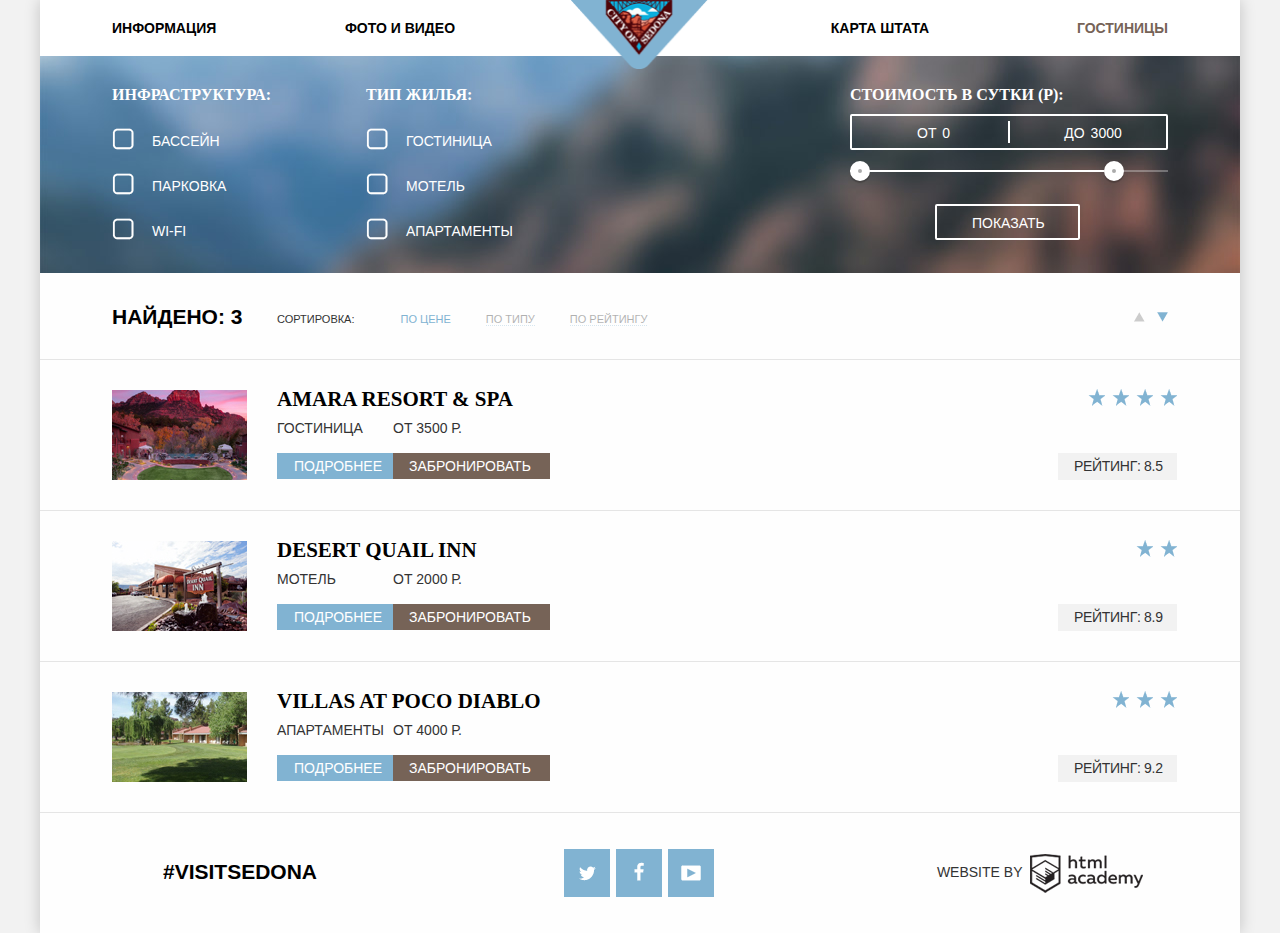
==== commit 5d411a74: "Последние доработки" ====
--- a/hotels.html
+++ b/hotels.html
@@ -26,7 +26,7 @@
         </ul>
       </nav>
       <div class="logo">
-        <a href="index.html"><img src="img/logo-city-of-sedona.png" width="#" height="#" alt="Логотип">
+        <a href="index.html"><img src="img/logo-city-of-sedona.png" width="137" height="70" alt="Логотип">
         </a>
       </div>
     </header>
